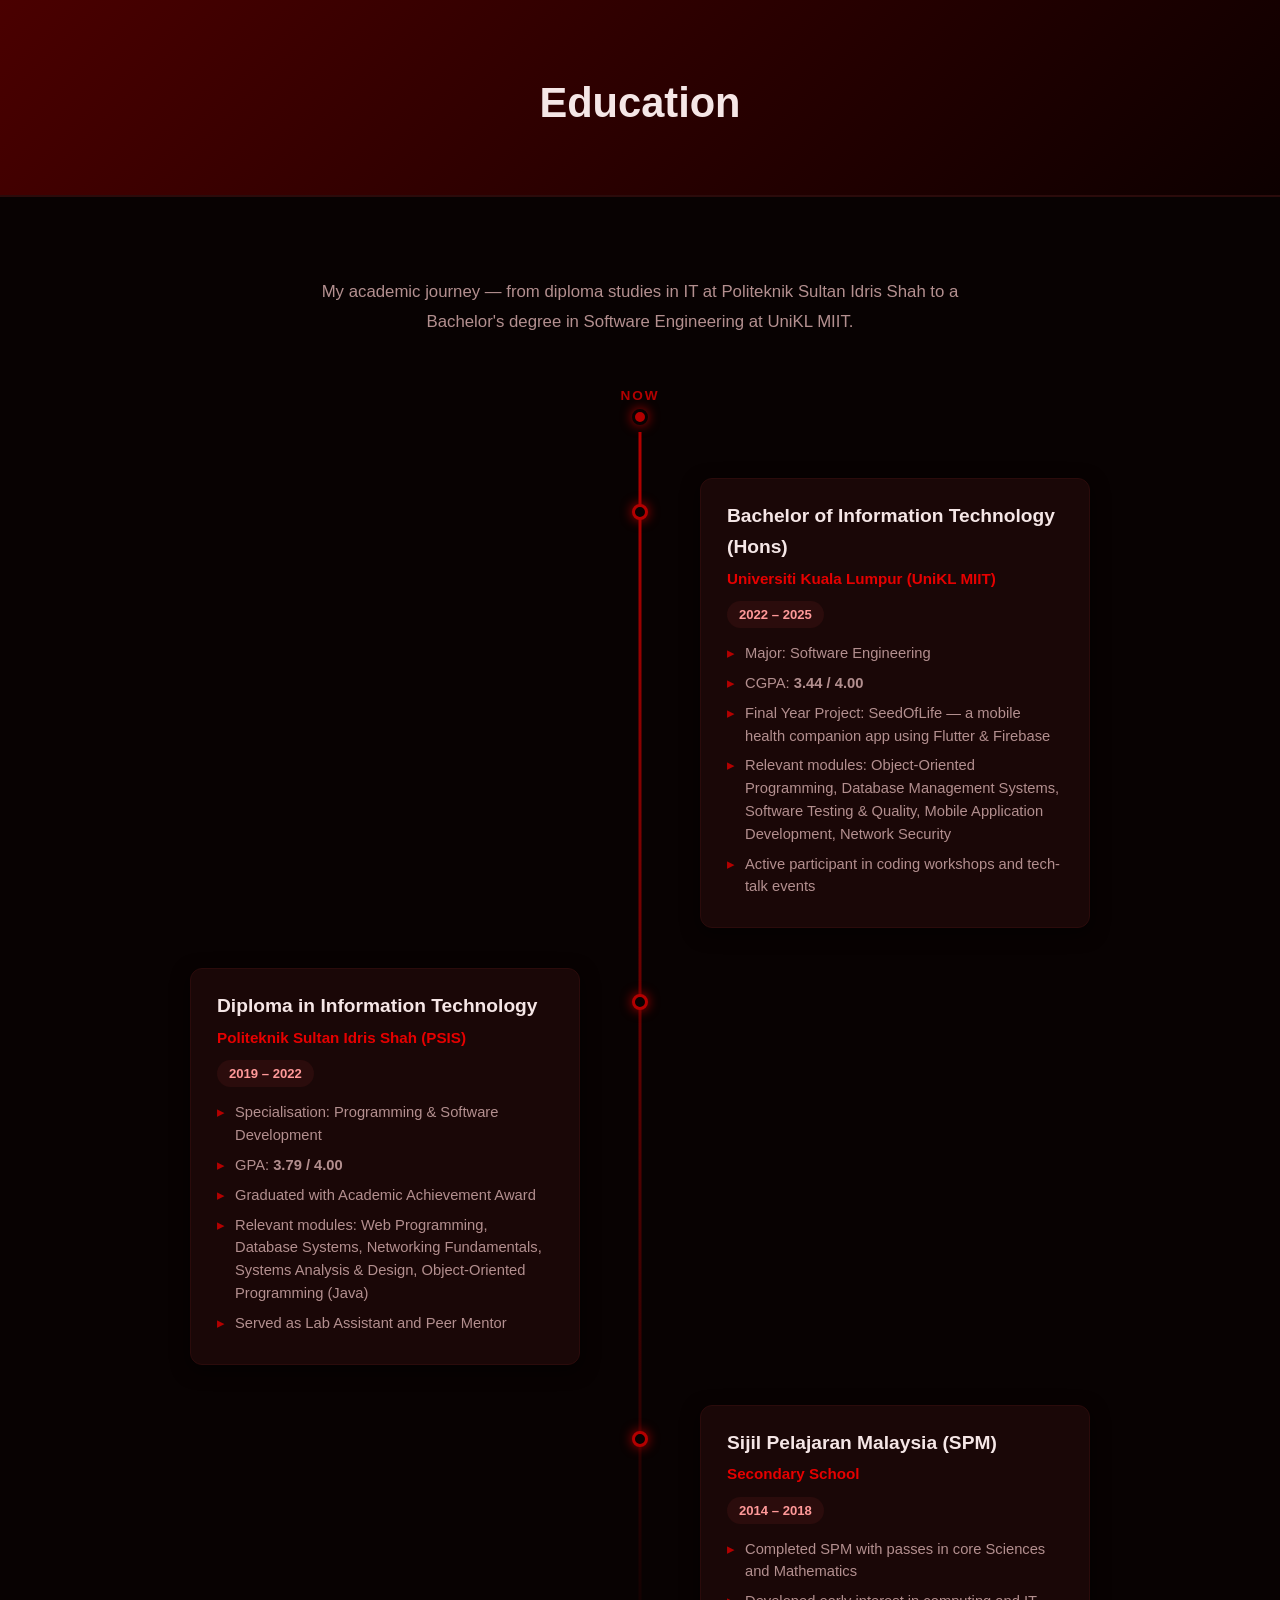
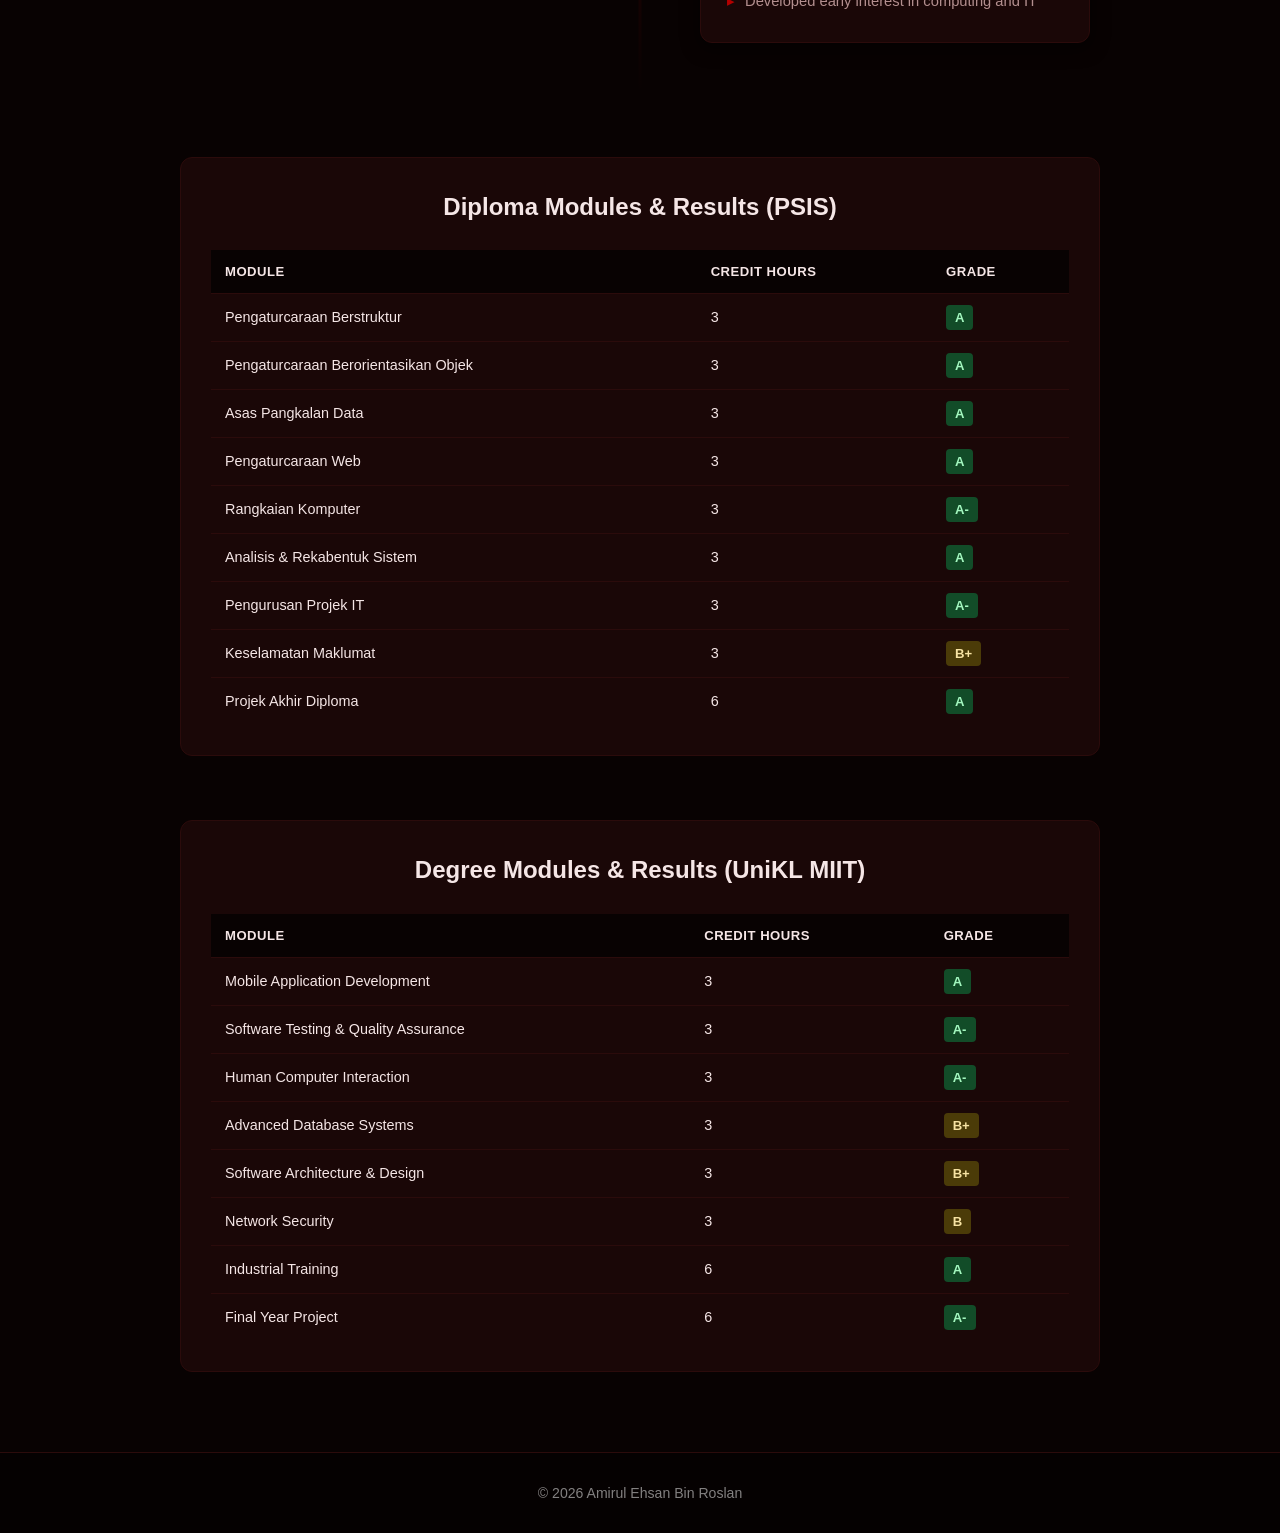
==== school.html @ 0cce3415 "Add files via upload" ====
<!DOCTYPE html>
<html lang="en">

<head>
    <meta charset="UTF-8">
    <meta name="viewport" content="width=device-width, initial-scale=1.0">
    <meta name="description"
        content="Education history of Amirul Ehsan Bin Roslan – UniKL MIIT Bachelor's degree and PSIS Diploma in IT.">
    <title>Education | Amirul Ehsan</title>
    <link rel="stylesheet" href="css/style.css">
</head>

<body>
    <script src="js/nav.js"></script>

    <main id="page-content">
        <div class="page-header">
            <div class="container">
                <h2>Education</h2>
            </div>
        </div>

        <section style="padding: 80px 0; background: var(--bg-primary);">
            <div class="container">
                <p class="section-intro">
                    My academic journey — from diploma studies in IT at Politeknik Sultan Idris Shah
                    to a Bachelor's degree in Software Engineering at UniKL MIIT.
                </p>

                <div class="timeline-now">
                    <span class="now-label">Now</span>
                    <span class="now-dot"></span>
                </div>

                <div class="timeline">
                    <!-- UniKL -->
                    <div class="timeline-item right">
                        <div class="timeline-content">
                            <h3>Bachelor of Information Technology (Hons)</h3>
                            <div class="timeline-institution">Universiti Kuala Lumpur (UniKL MIIT)</div>
                            <div class="timeline-date">2022 – 2025</div>
                            <ul>
                                <li>Major: Software Engineering</li>
                                <li>CGPA: <strong>3.44 / 4.00</strong></li>
                                <li>Final Year Project: SeedOfLife — a mobile health companion app using Flutter &amp;
                                    Firebase</li>
                                <li>Relevant modules: Object-Oriented Programming, Database Management Systems, Software
                                    Testing &amp; Quality, Mobile Application Development, Network Security</li>
                                <li>Active participant in coding workshops and tech-talk events</li>
                            </ul>
                        </div>
                    </div>

                    <!-- PSIS Diploma -->
                    <div class="timeline-item left">
                        <div class="timeline-content">
                            <h3>Diploma in Information Technology</h3>
                            <div class="timeline-institution">Politeknik Sultan Idris Shah (PSIS)</div>
                            <div class="timeline-date">2019 – 2022</div>
                            <ul>
                                <li>Specialisation: Programming &amp; Software Development</li>
                                <li>GPA: <strong>3.79 / 4.00</strong></li>
                                <li>Graduated with Academic Achievement Award</li>
                                <li>Relevant modules: Web Programming, Database Systems, Networking Fundamentals,
                                    Systems Analysis &amp; Design, Object-Oriented Programming (Java)</li>
                                <li>Served as Lab Assistant and Peer Mentor</li>
                            </ul>
                        </div>
                    </div>

                    <!-- Secondary School -->
                    <div class="timeline-item right">
                        <div class="timeline-content">
                            <h3>Sijil Pelajaran Malaysia (SPM)</h3>
                            <div class="timeline-institution">Secondary School</div>
                            <div class="timeline-date">2014 – 2018</div>
                            <ul>
                                <li>Completed SPM with passes in core Sciences and Mathematics</li>
                                <li>Developed early interest in computing and IT</li>
                            </ul>
                        </div>
                    </div>
                </div>

                <!-- PSIS Modules Table -->
                <div class="table-container fade-in">
                    <h3>Diploma Modules &amp; Results (PSIS)</h3>
                    <table class="grade-table">
                        <thead>
                            <tr>
                                <th>Module</th>
                                <th>Credit Hours</th>
                                <th>Grade</th>
                            </tr>
                        </thead>
                        <tbody>
                            <tr>
                                <td>Pengaturcaraan Berstruktur</td>
                                <td>3</td>
                                <td><span class="grade-badge grade-a">A</span></td>
                            </tr>
                            <tr>
                                <td>Pengaturcaraan Berorientasikan Objek</td>
                                <td>3</td>
                                <td><span class="grade-badge grade-a">A</span></td>
                            </tr>
                            <tr>
                                <td>Asas Pangkalan Data</td>
                                <td>3</td>
                                <td><span class="grade-badge grade-a">A</span></td>
                            </tr>
                            <tr>
                                <td>Pengaturcaraan Web</td>
                                <td>3</td>
                                <td><span class="grade-badge grade-a">A</span></td>
                            </tr>
                            <tr>
                                <td>Rangkaian Komputer</td>
                                <td>3</td>
                                <td><span class="grade-badge grade-a">A-</span></td>
                            </tr>
                            <tr>
                                <td>Analisis &amp; Rekabentuk Sistem</td>
                                <td>3</td>
                                <td><span class="grade-badge grade-a">A</span></td>
                            </tr>
                            <tr>
                                <td>Pengurusan Projek IT</td>
                                <td>3</td>
                                <td><span class="grade-badge grade-a">A-</span></td>
                            </tr>
                            <tr>
                                <td>Keselamatan Maklumat</td>
                                <td>3</td>
                                <td><span class="grade-badge grade-b">B+</span></td>
                            </tr>
                            <tr>
                                <td>Projek Akhir Diploma</td>
                                <td>6</td>
                                <td><span class="grade-badge grade-a">A</span></td>
                            </tr>
                        </tbody>
                    </table>
                </div>

                <!-- UniKL Modules Table -->
                <div class="table-container fade-in">
                    <h3>Degree Modules &amp; Results (UniKL MIIT)</h3>
                    <table class="grade-table">
                        <thead>
                            <tr>
                                <th>Module</th>
                                <th>Credit Hours</th>
                                <th>Grade</th>
                            </tr>
                        </thead>
                        <tbody>
                            <tr>
                                <td>Mobile Application Development</td>
                                <td>3</td>
                                <td><span class="grade-badge grade-a">A</span></td>
                            </tr>
                            <tr>
                                <td>Software Testing &amp; Quality Assurance</td>
                                <td>3</td>
                                <td><span class="grade-badge grade-a">A-</span></td>
                            </tr>
                            <tr>
                                <td>Human Computer Interaction</td>
                                <td>3</td>
                                <td><span class="grade-badge grade-a">A-</span></td>
                            </tr>
                            <tr>
                                <td>Advanced Database Systems</td>
                                <td>3</td>
                                <td><span class="grade-badge grade-b">B+</span></td>
                            </tr>
                            <tr>
                                <td>Software Architecture &amp; Design</td>
                                <td>3</td>
                                <td><span class="grade-badge grade-b">B+</span></td>
                            </tr>
                            <tr>
                                <td>Network Security</td>
                                <td>3</td>
                                <td><span class="grade-badge grade-b">B</span></td>
                            </tr>
                            <tr>
                                <td>Industrial Training</td>
                                <td>6</td>
                                <td><span class="grade-badge grade-a">A</span></td>
                            </tr>
                            <tr>
                                <td>Final Year Project</td>
                                <td>6</td>
                                <td><span class="grade-badge grade-a">A-</span></td>
                            </tr>
                        </tbody>
                    </table>
                </div>
            </div>
        </section>

        <footer class="footer">
            <div class="container">
                <p>&copy; 2026 Amirul Ehsan Bin Roslan</p>
            </div>
        </footer>
    </main>

    <script src="js/playlist.js"></script>
    <script src="js/projects.js"></script>
    <script src="js/certification.js"></script>
    <script src="js/gallery.js"></script>
    <script src="js/player.js"></script>
    <script src="js/music.js"></script>
    <script src="js/script.js"></script>
</body>

</html>
---- css/style.css ----
/* ============================================================
   PORTFOLIO — MASTER STYLESHEET
   Color Scheme: Blood-red on deep black
   ============================================================ */

/* ── Reset & Box Sizing ──────────────────────────────────────── */
*,
*::before,
*::after {
    margin: 0;
    padding: 0;
    box-sizing: border-box;
}

/* ── Design Tokens (Dark Mode) ───────────────────────────────── */
:root {
    --bg-primary: #080202;
    --bg-secondary: #140505;
    --bg-card: #1a0707;
    --text-primary: #f5e6e6;
    --text-secondary: #b38f8f;
    --navbar-bg: rgba(8, 2, 2, 0.88);
    --card-bg: #140505;
    --tech-bg: #2b0c0c;
    --tech-text: #ff9999;
    --shadow: rgba(0, 0, 0, 0.6);
    --navbar-shadow: 0 4px 20px rgba(0, 0, 0, 0.6);
    --border: #2b0b0b;
    --btn-bg: #880808;
    --btn-text: #ffffff;
    --accent: #b30000;
    --accent-hover: #e60000;
    --accent-rgb: 179, 0, 0;
    --transition: 0.3s ease;
    --radius: 12px;
    --font: 'Segoe UI', Tahoma, Geneva, Verdana, sans-serif;
}

:root.light-mode {
    --bg-primary: #ffffff;
    --bg-secondary: #fff5f5;
    --bg-card: #fffafa;
    --text-primary: #2b1111;
    --text-secondary: #7a5c5c;
    --navbar-bg: rgba(255, 255, 255, 0.93);
    --card-bg: #ffffff;
    --tech-bg: #ffe6e6;
    --tech-text: #880808;
    --shadow: rgba(136, 8, 8, 0.08);
    --navbar-shadow: 0 2px 10px rgba(136, 8, 8, 0.1);
    --border: #ffe6e6;
    --btn-bg: #880808;
    --btn-text: #ffffff;
    --accent: #b30000;
    --accent-hover: #e60000;
    --accent-rgb: 179, 0, 0;
}

/* ── Base ────────────────────────────────────────────────────── */
html {
    scroll-behavior: smooth;
}

body {
    font-family: var(--font);
    line-height: 1.6;
    color: var(--text-primary);
    background-color: var(--bg-primary);
    transition: background-color var(--transition), color var(--transition);
    overflow-x: hidden;
}

body.menu-open {
    overflow: hidden;
}

.container {
    max-width: 1200px;
    margin: 0 auto;
    padding: 0 20px;
}

/* ── Fade-in animation ───────────────────────────────────────── */
.fade-in {
    opacity: 0;
    transform: translateY(24px);
    transition: opacity 0.7s ease, transform 0.7s ease;
}

.fade-in.visible {
    opacity: 1;
    transform: translateY(0);
}

@keyframes fadeInUp {
    from {
        opacity: 0;
        transform: translateY(24px);
    }

    to {
        opacity: 1;
        transform: translateY(0);
    }
}

/* ── Navigation ──────────────────────────────────────────────── */
.navbar {
    background: var(--navbar-bg);
    backdrop-filter: blur(14px);
    -webkit-backdrop-filter: blur(14px);
    box-shadow: var(--navbar-shadow);
    position: sticky;
    top: 0;
    z-index: 1000;
    border-bottom: 1px solid var(--border);
    transition: background-color var(--transition), box-shadow var(--transition);
}

.nav-container {
    display: flex;
    justify-content: space-between;
    align-items: center;
    padding: 0.9rem 0;
}

.logo {
    font-size: 1.4rem;
    font-weight: 800;
    color: var(--accent);
    letter-spacing: -0.5px;
    text-decoration: none;
}

.nav-right {
    display: flex;
    align-items: center;
    gap: 1.5rem;
}

.nav-links {
    display: flex;
    list-style: none;
    gap: 2rem;
    align-items: center;
}

.nav-links a {
    text-decoration: none;
    color: var(--text-primary);
    font-weight: 500;
    font-size: 0.95rem;
    transition: color var(--transition);
    position: relative;
    padding-bottom: 3px;
}

.nav-links a::after {
    content: '';
    position: absolute;
    bottom: 0;
    left: 0;
    width: 0;
    height: 2px;
    background: var(--accent);
    transition: width var(--transition);
}

.nav-links a:hover::after,
.nav-links a.active::after {
    width: 100%;
}

.nav-links a:hover,
.nav-links a.active {
    color: var(--accent-hover);
}

/* ── Burger Menu ─────────────────────────────────────────────── */
.burger-menu {
    display: none;
    flex-direction: column;
    justify-content: center;
    gap: 5px;
    width: 36px;
    height: 36px;
    background: transparent;
    border: 1px solid var(--border);
    border-radius: 8px;
    cursor: pointer;
    padding: 6px;
    z-index: 1100;
}

.burger-menu span {
    display: block;
    width: 100%;
    height: 2px;
    background: var(--text-primary);
    border-radius: 2px;
    transition: all 0.3s ease;
    transform-origin: center;
}

.burger-menu.open span:nth-child(1) {
    transform: translateY(7px) rotate(45deg);
}

.burger-menu.open span:nth-child(2) {
    opacity: 0;
    transform: scaleX(0);
}

.burger-menu.open span:nth-child(3) {
    transform: translateY(-7px) rotate(-45deg);
}

/* Nav overlay (mobile) */
.nav-overlay {
    display: none;
    position: fixed;
    inset: 0;
    background: rgba(0, 0, 0, 0.55);
    z-index: 999;
    backdrop-filter: blur(3px);
}

.nav-overlay.visible {
    display: block;
}

/* ── Theme Toggle ────────────────────────────────────────────── */
.theme-toggle {
    background: transparent;
    border: 1px solid var(--border);
    padding: 8px;
    border-radius: 50%;
    cursor: pointer;
    display: flex;
    align-items: center;
    justify-content: center;
    width: 38px;
    height: 38px;
    color: var(--text-primary);
    transition: all var(--transition);
    outline: none;
    position: relative;
    overflow: hidden;
}

.theme-toggle:hover {
    background-color: var(--bg-secondary);
}

.theme-toggle svg {
    width: 18px;
    height: 18px;
    position: absolute;
    transition: transform 0.5s cubic-bezier(0.4, 0, 0.2, 1), opacity 0.4s ease;
}

:root.light-mode .theme-toggle .sun-icon {
    transform: rotate(90deg);
    opacity: 0;
    pointer-events: none;
}

:root.light-mode .theme-toggle .moon-icon {
    transform: rotate(0);
    opacity: 1;
}

:root:not(.light-mode) .theme-toggle .sun-icon {
    transform: rotate(0);
    opacity: 1;
}

:root:not(.light-mode) .theme-toggle .moon-icon {
    transform: rotate(-90deg);
    opacity: 0;
    pointer-events: none;
}

/* ── Buttons ─────────────────────────────────────────────────── */
.btn {
    display: inline-flex;
    align-items: center;
    gap: 8px;
    padding: 12px 28px;
    text-decoration: none;
    border-radius: 8px;
    font-weight: 600;
    transition: all var(--transition);
    border: none;
    cursor: pointer;
    font-size: 0.95rem;
}

.btn-primary {
    background: linear-gradient(135deg, var(--accent) 0%, var(--btn-bg) 100%);
    color: #fff;
    box-shadow: 0 4px 15px rgba(var(--accent-rgb), 0.35);
}

.btn-primary:hover {
    background: linear-gradient(135deg, var(--accent-hover) 0%, #aa0000 100%);
    transform: translateY(-2px);
    box-shadow: 0 8px 25px rgba(var(--accent-rgb), 0.5);
}

.btn-outline {
    background: transparent;
    border: 1.5px solid var(--border);
    color: var(--text-primary);
}

.btn-outline:hover {
    border-color: var(--accent);
    color: var(--accent);
    background: rgba(var(--accent-rgb), 0.06);
}

/* ── Hero Section ────────────────────────────────────────────── */
.hero {
    min-height: 100vh;
    background: linear-gradient(135deg, #4a0000 0%, #0d0000 60%, #080202 100%);
    color: white;
    display: flex;
    align-items: center;
    position: relative;
    overflow: hidden;
    border-bottom: 2px solid var(--border);
    z-index: 1;
}

.hero::before {
    content: '';
    position: absolute;
    inset: 0;
    background: radial-gradient(ellipse at 70% 50%, rgba(179, 0, 0, 0.12) 0%, transparent 70%);
    pointer-events: none;
}

.hero-layout {
    display: flex;
    align-items: center;
    gap: 4rem;
    padding: 80px 0 100px;
    position: relative;
    z-index: 2;
    will-change: transform, opacity;
}

.hero-text {
    flex: 1;
}

.hero-greeting {
    font-size: 1rem;
    color: var(--accent-hover);
    font-weight: 600;
    letter-spacing: 3px;
    text-transform: uppercase;
    margin-bottom: 0.75rem;
    animation: fadeInUp 0.6s ease both;
}

.hero-text h1 {
    font-size: clamp(2.2rem, 5vw, 3.8rem);
    font-weight: 800;
    line-height: 1.15;
    margin-bottom: 1rem;
    animation: fadeInUp 0.7s ease 0.1s both;
}

.hero-subtitle-wrap {
    font-size: 1.25rem;
    margin-bottom: 1.8rem;
    opacity: 0.85;
    animation: fadeInUp 0.7s ease 0.2s both;
    min-height: 2rem;
}

.typing-cursor {
    display: inline-block;
    width: 2px;
    height: 1.2em;
    background: var(--accent-hover);
    margin-left: 3px;
    vertical-align: middle;
    animation: blink 0.9s step-end infinite;
}

@keyframes blink {
    50% {
        opacity: 0;
    }
}

.hero-buttons {
    display: flex;
    gap: 12px;
    flex-wrap: wrap;
    animation: fadeInUp 0.7s ease 0.3s both;
    margin-bottom: 2.5rem;
}

.hero-stats {
    display: flex;
    gap: 2.5rem;
    animation: fadeInUp 0.7s ease 0.4s both;
}

.hero-stat-item {
    text-align: center;
}

.hero-stat-num {
    font-size: 2rem;
    font-weight: 800;
    color: var(--accent-hover);
    line-height: 1;
}

.hero-stat-label {
    font-size: 0.78rem;
    opacity: 0.7;
    text-transform: uppercase;
    letter-spacing: 1px;
    margin-top: 4px;
}

/* Profile avatar in hero */
.hero-avatar-side {
    flex-shrink: 0;
    animation: fadeInUp 0.8s ease 0.2s both;
}

.hero-avatar-ring {
    width: 400px;
    height: 400px;
    border-radius: 50%;
    padding: 5px;
    background: linear-gradient(135deg, var(--accent), #ff4444, var(--accent));
    box-shadow: 0 0 40px rgba(var(--accent-rgb), 0.45);
    animation: ring-rotate 6s linear infinite;
}

@keyframes ring-rotate {
    from {
        background: linear-gradient(0deg, var(--accent), #ff4444);
    }

    to {
        background: linear-gradient(360deg, var(--accent), #ff4444);
    }
}

.hero-avatar-ring img {
    width: 100%;
    height: 100%;
    border-radius: 50%;
    object-fit: cover;
    border: 4px solid var(--bg-primary);
    display: block;
}

/* Scroll indicator */
.scroll-indicator {
    position: absolute;
    bottom: 30px;
    left: 50%;
    transform: translateX(-50%);
    display: flex;
    flex-direction: column;
    align-items: center;
    gap: 6px;
    opacity: 0.5;
    animation: fadeInUp 1s ease 1s both;
}

.scroll-indicator span {
    font-size: 0.7rem;
    letter-spacing: 2px;
    text-transform: uppercase;
}

.scroll-mouse {
    width: 22px;
    height: 36px;
    border: 2px solid currentColor;
    border-radius: 12px;
    display: flex;
    justify-content: center;
    padding-top: 6px;
}

.scroll-dot {
    width: 4px;
    height: 8px;
    background: currentColor;
    border-radius: 2px;
    animation: scroll-bounce 1.5s ease infinite;
}

@keyframes scroll-bounce {

    0%,
    100% {
        transform: translateY(0);
        opacity: 1;
    }

    50% {
        transform: translateY(8px);
        opacity: 0.4;
    }
}

/* ── About Section ───────────────────────────────────────────── */
.about {
    padding: 90px 0;
    background-color: var(--bg-secondary);
    transition: background-color var(--transition);
    position: relative;
    z-index: 10;
}

.about h2,
.projects h2,
.contact h2,
.page-header h2 {
    font-size: clamp(1.8rem, 4vw, 2.6rem);
    margin-bottom: 2.5rem;
    text-align: center;
    color: var(--text-primary);
    font-weight: 800;
}

.about-content {
    max-width: 820px;
    margin: 0 auto;
}

.about-bio {
    font-size: 1.08rem;
    text-align: justify;
    line-height: 1.9;
    margin-bottom: 2.5rem;
    color: var(--text-secondary);
}

/* ── Skills Grid ─────────────────────────────────────────────── */
.skills {
    margin-top: 2.5rem;
}

.skills h3 {
    font-size: 1.4rem;
    margin-bottom: 1.2rem;
    text-align: center;
}

.skills-grid {
    display: flex;
    flex-wrap: wrap;
    gap: 10px;
    justify-content: center;
    margin-top: 1rem;
}

.skill-tag {
    background: linear-gradient(135deg, var(--accent) 0%, var(--accent-hover) 100%);
    color: white;
    padding: 7px 18px;
    border-radius: 25px;
    font-size: 0.88rem;
    font-weight: 600;
    box-shadow: 0 3px 10px rgba(var(--accent-rgb), 0.25);
    transition: transform var(--transition), box-shadow var(--transition);
}

.skill-tag:hover {
    transform: translateY(-2px);
    box-shadow: 0 6px 18px rgba(var(--accent-rgb), 0.4);
}

/* ── Page Header (non-hero pages) ────────────────────────────── */
.page-header {
    background: linear-gradient(135deg, #4a0000 0%, #0d0000 100%);
    padding: 70px 0 50px;
    color: white;
    text-align: center;
    border-bottom: 2px solid var(--border);
    position: relative;
    z-index: 10;
}

.page-header h2 {
    margin-bottom: 0.5rem;
}

.section-intro {
    max-width: 700px;
    margin: 0 auto 3rem;
    text-align: center;
    font-size: 1.05rem;
    color: var(--text-secondary);
    line-height: 1.8;
}

/* ── Projects Section ────────────────────────────────────────── */
.projects {
    padding: 90px 0;
    background-color: var(--bg-primary);
    transition: background-color var(--transition);
    min-height: 80vh;
    position: relative;
    z-index: 10;
}

.projects-grid {
    display: grid;
    grid-template-columns: repeat(auto-fit, minmax(300px, 1fr));
    gap: 2rem;
}

.project-card {
    background: var(--bg-card);
    border-radius: var(--radius);
    overflow: hidden;
    transition: transform var(--transition), box-shadow var(--transition), border-color var(--transition);
    box-shadow: 0 5px 20px var(--shadow);
    border: 1px solid var(--border);
}

.project-card:hover {
    transform: translateY(-6px);
    box-shadow: 0 15px 35px var(--shadow);
    border-color: var(--accent);
}

.project-image {
    width: 100%;
    height: 190px;
    background-size: cover;
    background-position: center;
}

.project-info {
    padding: 1.5rem;
}

.project-info h3 {
    font-size: 1.2rem;
    margin-bottom: 0.5rem;
    color: var(--text-primary);
}

.project-info p {
    color: var(--text-secondary);
    margin-bottom: 1rem;
    font-size: 0.92rem;
    line-height: 1.6;
}

.project-tech {
    display: flex;
    flex-wrap: wrap;
    gap: 6px;
    margin-bottom: 1rem;
}

.tech {
    background: var(--tech-bg);
    color: var(--tech-text);
    padding: 4px 10px;
    border-radius: 4px;
    font-size: 0.78rem;
    font-weight: 600;
}

.link-btn {
    color: var(--accent);
    text-decoration: none;
    font-weight: 700;
    font-size: 0.9rem;
    transition: color var(--transition);
}

.link-btn:hover {
    color: var(--accent-hover);
}

/* ── Contact Section ─────────────────────────────────────────── */
.contact {
    padding: 90px 0;
    background: linear-gradient(135deg, #4a0000 0%, #0d0000 100%);
    color: white;
    border-top: 2px solid var(--border);
    position: relative;
    z-index: 10;
}

.contact h2 {
    margin-bottom: 0.5rem;
}

.contact-subtitle {
    text-align: center;
    margin-bottom: 3rem;
    opacity: 0.8;
    max-width: 600px;
    margin-left: auto;
    margin-right: auto;
    line-height: 1.7;
}

.contact-content {
    max-width: 850px;
    margin: 0 auto;
    display: grid;
    grid-template-columns: 1fr 1fr;
    gap: 3rem;
}

.contact-form {
    display: flex;
    flex-direction: column;
    gap: 1rem;
}

.contact-form input,
.contact-form textarea {
    padding: 13px 16px;
    border: 1.5px solid rgba(255, 255, 255, 0.15);
    border-radius: 8px;
    font-family: inherit;
    font-size: 0.95rem;
    background: rgba(255, 255, 255, 0.06);
    color: white;
    transition: border-color var(--transition);
    outline: none;
}

.contact-form input:focus,
.contact-form textarea:focus {
    border-color: var(--accent-hover);
}

.contact-form input::placeholder,
.contact-form textarea::placeholder {
    color: rgba(255, 255, 255, 0.4);
}

.contact-links {
    display: flex;
    flex-direction: column;
    gap: 1.2rem;
    justify-content: center;
}

.social-link {
    color: rgba(255, 255, 255, 0.85);
    text-decoration: none;
    font-weight: 500;
    font-size: 0.95rem;
    transition: color var(--transition);
    display: flex;
    align-items: center;
    gap: 8px;
}

.social-link:hover {
    color: var(--accent-hover);
}

/* Form alerts */
.btn-spinner {
    display: inline-block;
    width: 15px;
    height: 15px;
    border: 2px solid rgba(255, 255, 255, 0.3);
    border-radius: 50%;
    border-top-color: #fff;
    animation: spin 0.7s linear infinite;
    vertical-align: middle;
}

@keyframes spin {
    to {
        transform: rotate(360deg);
    }
}

.form-alert {
    padding: 14px 18px;
    border-radius: 8px;
    margin-bottom: 20px;
    font-weight: 500;
    display: none;
    animation: fadeInUp 0.4s ease;
    line-height: 1.5;
}

.form-alert.success {
    background: #1b4d24;
    color: #d1e7dd;
    border: 1px solid #14401c;
}

.form-alert.error {
    background: #58151c;
    color: #f8d7da;
    border: 1px solid #410f13;
}

/* ── Footer ──────────────────────────────────────────────────── */
.footer {
    background: #050101;
    color: rgba(255, 255, 255, 0.5);
    text-align: center;
    padding: 1.8rem 0;
    font-size: 0.88rem;
    border-top: 1px solid var(--border);
    position: relative;
    z-index: 10;
}

/* ── Timeline ────────────────────────────────────────────────── */
.timeline {
    position: relative;
    max-width: 920px;
    margin: 0 auto;
    padding: 20px 0;
}

/* Center vertical line */
.timeline::before {
    content: '';
    position: absolute;
    width: 3px;
    background: linear-gradient(to bottom, var(--accent), transparent);
    top: -16px;
    bottom: 0;
    left: 50%;
    transform: translateX(-50%);
}


.timeline-item {
    padding: 10px 50px 30px;
    position: relative;
    width: 50%;
    animation: fadeInUp 0.8s ease both;
}

.timeline-item:nth-child(1) {
    animation-delay: 0.05s;
}

.timeline-item:nth-child(2) {
    animation-delay: 0.15s;
}

.timeline-item:nth-child(3) {
    animation-delay: 0.25s;
}

.timeline-item:nth-child(4) {
    animation-delay: 0.35s;
}

.timeline-item.left {
    left: 0;
    text-align: right;
    padding-right: 60px;
    padding-left: 10px;
}

.timeline-item.right {
    left: 50%;
    text-align: left;
    padding-left: 60px;
    padding-right: 10px;
}

/* Dot on the centre line */
.timeline-item::after {
    content: '';
    position: absolute;
    width: 16px;
    height: 16px;
    top: 36px;
    border-radius: 50%;
    background: var(--bg-primary);
    border: 3px solid var(--accent);
    box-shadow: 0 0 12px var(--accent);
    z-index: 1;
}

.timeline-item.left::after {
    right: -8px;
}

.timeline-item.right::after {
    left: -8px;
}

.timeline-content {
    background: var(--bg-card);
    border: 1px solid var(--border);
    border-radius: var(--radius);
    padding: 22px 26px;
    box-shadow: 0 5px 18px var(--shadow);
    transition: transform var(--transition), border-color var(--transition);
    text-align: left;
}

.timeline-content:hover {
    transform: translateY(-3px);
    border-color: var(--accent);
}

.timeline-content h3 {
    font-size: 1.2rem;
    color: var(--text-primary);
    margin-bottom: 4px;
}

.timeline-institution {
    font-size: 0.95rem;
    color: var(--accent-hover);
    font-weight: 600;
    margin-bottom: 10px;
}

.timeline-date {
    display: inline-block;
    padding: 3px 12px;
    background: var(--tech-bg);
    color: var(--tech-text);
    border-radius: 20px;
    font-size: 0.82rem;
    font-weight: 600;
    margin-bottom: 14px;
}

.timeline-content ul {
    list-style: none;
    padding: 0;
}

.timeline-content ul li {
    position: relative;
    padding-left: 18px;
    margin-bottom: 7px;
    font-size: 0.92rem;
    color: var(--text-secondary);
    line-height: 1.55;
}

.timeline-content ul li::before {
    content: '▸';
    position: absolute;
    left: 0;
    color: var(--accent);
}

/* ── Grade / Module Table ────────────────────────────────────── */
.table-container {
    max-width: 920px;
    margin: 4rem auto 0;
    background: var(--bg-card);
    border: 1px solid var(--border);
    border-radius: var(--radius);
    padding: 30px;
    overflow-x: auto;
}

.table-container h3 {
    font-size: 1.5rem;
    margin-bottom: 1.5rem;
    text-align: center;
}

.grade-table {
    width: 100%;
    border-collapse: collapse;
    font-size: 0.9rem;
}

.grade-table th,
.grade-table td {
    padding: 11px 14px;
    border-bottom: 1px solid var(--border);
    text-align: left;
}

.grade-table th {
    background: var(--bg-primary);
    color: var(--text-primary);
    font-weight: 700;
    font-size: 0.82rem;
    text-transform: uppercase;
    letter-spacing: 0.5px;
}

.grade-table tr:last-child td {
    border-bottom: none;
}

.grade-table tr:hover {
    background: rgba(var(--accent-rgb), 0.05);
}

.grade-badge {
    display: inline-block;
    padding: 2px 9px;
    border-radius: 4px;
    font-weight: 700;
    font-size: 0.82rem;
}

.grade-a {
    background: #124c28;
    color: #a3f7bf;
}

.grade-b {
    background: #4b3b08;
    color: #f7e3a3;
}

.grade-c {
    background: #4c1212;
    color: #f7a3a3;
}

/* ── Gallery Section ─────────────────────────────────────────── */
.gallery-section {
    padding: 90px 0;
    background: var(--bg-primary);
    min-height: 80vh;
    position: relative;
    z-index: 10;
}

.gallery-filters {
    display: flex;
    justify-content: center;
    gap: 10px;
    flex-wrap: wrap;
    margin-bottom: 3rem;
}

.gallery-filter-btn {
    padding: 8px 22px;
    border: 1.5px solid var(--border);
    border-radius: 25px;
    background: transparent;
    color: var(--text-secondary);
    font-size: 0.88rem;
    font-weight: 600;
    cursor: pointer;
    transition: all var(--transition);
}

.gallery-filter-btn:hover,
.gallery-filter-btn.active {
    background: var(--accent);
    border-color: var(--accent);
    color: white;
    box-shadow: 0 4px 14px rgba(var(--accent-rgb), 0.4);
}

.gallery-grid {
    column-count: 3;
    column-gap: 1.5rem;
    display: block;
}

.gallery-card {
    border-radius: var(--radius);
    overflow: hidden;
    cursor: pointer;
    position: relative;
    background: var(--bg-card);
    border: 1px solid var(--border);
    transition: transform var(--transition), box-shadow var(--transition), border-color var(--transition);
    display: inline-block;
    width: 100%;
    break-inside: avoid;
    margin-bottom: 1.5rem;
}

.gallery-card:hover {
    transform: translateY(-5px) scale(1.02);
    box-shadow: 0 14px 35px var(--shadow);
    border-color: var(--accent);
}

.gallery-card img {
    width: 100%;
    height: auto;
    display: block;
    transition: transform 0.4s ease;
}

.gallery-card:hover img {
    transform: scale(1.06);
}

.gallery-overlay {
    position: absolute;
    inset: 0;
    background: linear-gradient(to top, rgba(0, 0, 0, 0.75) 0%, transparent 60%);
    opacity: 0;
    transition: opacity var(--transition);
    display: flex;
    align-items: flex-end;
    padding: 16px;
}

.gallery-card:hover .gallery-overlay {
    opacity: 1;
}

.gallery-caption {
    color: white;
    font-weight: 600;
    font-size: 0.92rem;
}

.gallery-zoom-icon {
    position: absolute;
    top: 12px;
    right: 12px;
    width: 32px;
    height: 32px;
    background: rgba(var(--accent-rgb), 0.85);
    border-radius: 50%;
    display: flex;
    align-items: center;
    justify-content: center;
    opacity: 0;
    transform: scale(0.8);
    transition: all var(--transition);
}

.gallery-card:hover .gallery-zoom-icon {
    opacity: 1;
    transform: scale(1);
}

.gallery-zoom-icon svg {
    width: 15px;
    height: 15px;
    color: white;
}

/* ── Lightbox ─────────────────────────────────────────────────── */
.lightbox-modal {
    display: none;
    position: fixed;
    inset: 0;
    background: rgba(0, 0, 0, 0.95);
    z-index: 10000;
    flex-direction: column;
    align-items: center;
    justify-content: center;
    padding: 20px;
    animation: fadeInUp 0.25s ease;
}

.lightbox-modal.active {
    display: flex;
}

.lightbox-inner {
    position: relative;
    max-width: 90vw;
    max-height: 85vh;
    display: flex;
    flex-direction: column;
    align-items: center;
    gap: 12px;
}

.lightbox-inner img {
    max-width: 100%;
    max-height: 75vh;
    object-fit: contain;
    border-radius: 10px;
    box-shadow: 0 0 50px rgba(var(--accent-rgb), 0.25);
}

.lightbox-title {
    color: rgba(255, 255, 255, 0.85);
    font-size: 1rem;
    font-weight: 600;
    text-align: center;
}

.lightbox-close {
    position: fixed;
    top: 20px;
    right: 25px;
    background: rgba(179, 0, 0, 0.8);
    border: none;
    color: white;
    width: 40px;
    height: 40px;
    border-radius: 50%;
    font-size: 1.4rem;
    cursor: pointer;
    display: flex;
    align-items: center;
    justify-content: center;
    transition: all var(--transition);
    z-index: 10001;
}

.lightbox-close:hover {
    background: var(--accent-hover);
    transform: scale(1.1);
}

.lightbox-arrow {
    position: fixed;
    top: 50%;
    transform: translateY(-50%);
    background: rgba(179, 0, 0, 0.7);
    border: none;
    color: white;
    width: 44px;
    height: 44px;
    border-radius: 50%;
    font-size: 1.2rem;
    cursor: pointer;
    display: flex;
    align-items: center;
    justify-content: center;
    transition: all var(--transition);
    z-index: 10001;
}

.lightbox-arrow:hover {
    background: var(--accent-hover);
    transform: translateY(-50%) scale(1.1);
}

#lightbox-prev {
    left: 20px;
}

#lightbox-next {
    right: 20px;
}

/* ── Certifications ──────────────────────────────────────────── */
.certifications-section {
    padding: 90px 0;
    background: var(--bg-primary);
    min-height: 80vh;
    position: relative;
    z-index: 10;
}

.certifications-grid {
    display: grid;
    grid-template-columns: repeat(auto-fill, minmax(340px, 1fr));
    gap: 2rem;
}

.cert-card {
    background: var(--bg-card);
    border: 1px solid var(--border);
    border-radius: var(--radius);
    padding: 28px;
    transition: transform var(--transition), box-shadow var(--transition), border-color var(--transition);
    animation: fadeInUp 0.7s ease both;
}

.cert-card:hover {
    transform: translateY(-5px);
    box-shadow: 0 12px 30px var(--shadow);
    border-color: var(--accent);
}

.cert-header {
    display: flex;
    align-items: center;
    justify-content: space-between;
    margin-bottom: 14px;
}

.cert-badge {
    font-size: 2.2rem;
}

.cert-meta {
    display: flex;
    flex-direction: column;
    align-items: flex-end;
    gap: 5px;
}

.cert-category {
    font-size: 0.72rem;
    font-weight: 700;
    padding: 3px 10px;
    border-radius: 12px;
    letter-spacing: 0.5px;
}

.cert-cat-google {
    background: #0f3460;
    color: #4fc3f7;
}

.cert-cat-training {
    background: #1a4d2e;
    color: #81c784;
}

.cert-cat-course {
    background: #4a1942;
    color: #ce93d8;
}

.cert-cat-professional {
    background: #4d2a00;
    color: #ffb74d;
}

.cert-date {
    font-size: 0.8rem;
    color: var(--text-secondary);
}

.cert-title {
    font-size: 1.1rem;
    font-weight: 700;
    color: var(--text-primary);
    margin-bottom: 6px;
    line-height: 1.35;
}

.cert-issuer {
    font-size: 0.88rem;
    color: var(--accent-hover);
    font-weight: 600;
    margin-bottom: 14px;
}

.cert-courses {
    list-style: none;
    padding: 0;
    margin-bottom: 16px;
}

.cert-courses li {
    font-size: 0.85rem;
    color: var(--text-secondary);
    padding: 4px 0 4px 14px;
    border-bottom: 1px solid rgba(var(--accent-rgb), 0.08);
    position: relative;
    line-height: 1.45;
}

.cert-courses li::before {
    content: '✓';
    position: absolute;
    left: 0;
    color: var(--accent);
    font-size: 0.8rem;
}

.cert-verify-btn {
    display: inline-flex;
    align-items: center;
    gap: 7px;
    padding: 9px 20px;
    background: var(--tech-bg);
    color: var(--tech-text);
    border-radius: 8px;
    text-decoration: none;
    font-size: 0.85rem;
    font-weight: 600;
    transition: all var(--transition);
}

.cert-verify-btn svg {
    width: 14px;
    height: 14px;
}

.cert-verify-btn:hover {
    background: var(--accent);
    color: white;
    transform: translateX(3px);
}

/* ── Floating Music Player ───────────────────────────────────── */
.audio-player-container {
    position: fixed;
    bottom: 25px;
    right: 25px;
    z-index: 1001;
    font-family: inherit;
}

.music-disc-trigger {
    width: 65px;
    height: 65px;
    border-radius: 50%;
    border: 2px solid var(--border);
    background: var(--bg-secondary);
    cursor: pointer;
    position: relative;
    box-shadow: 0 8px 30px var(--shadow);
    padding: 0;
    outline: none;
    transition: transform 0.3s cubic-bezier(0.175, 0.885, 0.32, 1.275), box-shadow var(--transition);
    display: flex;
    align-items: center;
    justify-content: center;
    overflow: visible;
}

.music-disc-trigger:hover {
    transform: scale(1.08);
    box-shadow: 0 12px 35px var(--shadow);
}

.disc-face {
    width: 100%;
    height: 100%;
    border-radius: 50%;
    overflow: hidden;
    position: relative;
    display: flex;
    align-items: center;
    justify-content: center;
    border: 1px solid rgba(255, 255, 255, 0.1);
    animation: rotate-disc 12s linear infinite;
    animation-play-state: paused;
}

.disc-face.playing {
    animation-play-state: running;
}

#disc-album-art {
    width: 100%;
    height: 100%;
    object-fit: cover;
    filter: brightness(0.95);
}

.disc-center {
    position: absolute;
    width: 16px;
    height: 16px;
    border-radius: 50%;
    background: var(--bg-primary);
    border: 3px solid #000;
    box-shadow: inset 0 0 5px rgba(0, 0, 0, 0.5);
    z-index: 2;
}

.mini-visualizer {
    position: absolute;
    bottom: -5px;
    right: -5px;
    background: var(--accent);
    padding: 4px 6px;
    border-radius: 10px;
    display: flex;
    align-items: flex-end;
    gap: 2px;
    height: 16px;
    box-shadow: 0 2px 10px rgba(0, 0, 0, 0.2);
    border: 1px solid rgba(255, 255, 255, 0.2);
    opacity: 0;
    transform: scale(0.8);
    transition: all var(--transition);
}

.mini-visualizer.active {
    opacity: 1;
    transform: scale(1);
}

.mini-visualizer .bar {
    width: 3px;
    height: 10px;
    background: white;
    border-radius: 1px;
    transform-origin: bottom;
    animation: bounce-bar 1s ease-in-out infinite alternate;
    animation-play-state: paused;
}

.mini-visualizer.active .bar {
    animation-play-state: running;
}

.mini-visualizer .bar:nth-child(1) {
    animation-delay: 0.1s;
}

.mini-visualizer .bar:nth-child(2) {
    animation-delay: 0.3s;
}

.mini-visualizer .bar:nth-child(3) {
    animation-delay: 0.5s;
}

/* Control Panel */
.music-card-panel {
    position: absolute;
    bottom: 80px;
    right: 0;
    width: 285px;
    background: var(--navbar-bg);
    backdrop-filter: blur(20px);
    -webkit-backdrop-filter: blur(20px);
    border: 1px solid var(--border);
    border-radius: 20px;
    padding: 20px;
    box-shadow: 0 15px 40px var(--shadow);
    transform: scale(0.8) translateY(20px);
    opacity: 0;
    pointer-events: none;
    transition: all 0.4s cubic-bezier(0.175, 0.885, 0.32, 1.275);
    z-index: 10;
}

.music-card-panel.active {
    transform: scale(1) translateY(0);
    opacity: 1;
    pointer-events: auto;
}

.music-close-btn {
    position: absolute;
    top: 10px;
    right: 14px;
    background: transparent;
    border: none;
    color: var(--text-primary);
    font-size: 1.4rem;
    cursor: pointer;
    opacity: 0.6;
    transition: opacity 0.2s;
    line-height: 1;
}

.music-close-btn:hover {
    opacity: 1;
}

.panel-album-art-container {
    width: 100%;
    aspect-ratio: 1;
    border-radius: 12px;
    overflow: hidden;
    position: relative;
    box-shadow: 0 8px 20px rgba(0, 0, 0, 0.25);
    margin-bottom: 14px;
}

.panel-album-art {
    width: 100%;
    height: 100%;
    object-fit: cover;
    transition: transform 0.5s ease;
}

.panel-album-art-container:hover .panel-album-art {
    transform: scale(1.05);
}

.panel-visualizer {
    position: absolute;
    bottom: 0;
    left: 0;
    right: 0;
    height: 40px;
    background: linear-gradient(to top, rgba(0, 0, 0, 0.7), transparent);
    display: flex;
    align-items: flex-end;
    justify-content: center;
    gap: 4px;
    padding-bottom: 8px;
    opacity: 0;
    transition: opacity var(--transition);
}

.panel-visualizer.active {
    opacity: 1;
}

.panel-visualizer .p-bar {
    width: 4px;
    height: 20px;
    background: var(--accent);
    border-radius: 2px 2px 0 0;
    transform-origin: bottom;
    animation: bounce-bar 0.8s ease-in-out infinite alternate;
    animation-play-state: paused;
}

.panel-visualizer.active .p-bar {
    animation-play-state: running;
}

.panel-visualizer .p-bar:nth-child(1) {
    animation-delay: 0.1s;
    height: 14px;
}

.panel-visualizer .p-bar:nth-child(2) {
    animation-delay: 0.4s;
    height: 22px;
}

.panel-visualizer .p-bar:nth-child(3) {
    animation-delay: 0.2s;
    height: 18px;
}

.panel-visualizer .p-bar:nth-child(4) {
    animation-delay: 0.6s;
    height: 24px;
}

.panel-visualizer .p-bar:nth-child(5) {
    animation-delay: 0.3s;
    height: 16px;
}

.song-details {
    text-align: center;
    margin-bottom: 14px;
}

.song-title-display {
    font-size: 1rem;
    font-weight: 700;
    color: var(--text-primary);
    margin-bottom: 2px;
    white-space: nowrap;
    overflow: hidden;
    text-overflow: ellipsis;
}

.song-artist-display {
    font-size: 0.82rem;
    color: var(--text-secondary);
}

.player-controls {
    display: flex;
    align-items: center;
    justify-content: center;
    gap: 18px;
    margin-bottom: 14px;
}

.ctrl-btn {
    background: transparent;
    border: none;
    color: var(--text-primary);
    cursor: pointer;
    display: flex;
    align-items: center;
    justify-content: center;
    transition: all 0.2s;
    opacity: 0.75;
}

.ctrl-btn:hover {
    opacity: 1;
    transform: scale(1.12);
    color: var(--accent);
}

.ctrl-btn svg {
    width: 20px;
    height: 20px;
}

.play-pause-btn {
    background: var(--accent);
    color: white;
    width: 44px;
    height: 44px;
    border-radius: 50%;
    box-shadow: 0 4px 15px rgba(var(--accent-rgb), 0.4);
    opacity: 1;
}

.play-pause-btn:hover {
    transform: scale(1.1);
    background: var(--accent-hover);
    color: white;
    opacity: 1;
}

.play-pause-btn svg {
    width: 18px;
    height: 18px;
}

.volume-control {
    display: flex;
    align-items: center;
    gap: 10px;
    border-top: 1px solid var(--border);
    padding-top: 12px;
}

.vol-icon {
    width: 15px;
    height: 15px;
    color: var(--text-secondary);
}

.volume-slider-input {
    flex-grow: 1;
    height: 4px;
    background: var(--border);
    border-radius: 5px;
    outline: none;
    -webkit-appearance: none;
    appearance: none;
    cursor: pointer;
}

.volume-slider-input::-webkit-slider-thumb {
    -webkit-appearance: none;
    width: 12px;
    height: 12px;
    border-radius: 50%;
    background: var(--accent);
}

/* Loop button states */
.loop-btn svg {
    width: 18px;
    height: 18px;
    transition: color 0.2s;
}

.loop-btn.loop-active {
    color: var(--accent);
    opacity: 1;
}

.loop-btn.loop-one-active {
    color: #ff4444;
    opacity: 1;
    filter: drop-shadow(0 0 4px rgba(255, 68, 68, 0.6));
}

.loop-btn.loop-shuffle-active {
    color: #cc44ff;
    opacity: 1;
    filter: drop-shadow(0 0 4px rgba(204, 68, 255, 0.6));
}

/* Playlist */
.playlist-container {
    border-top: 1px solid var(--border);
    margin-top: 14px;
    padding-top: 10px;
    max-height: 115px;
    overflow-y: auto;
}

.playlist-container::-webkit-scrollbar {
    width: 3px;
}

.playlist-container::-webkit-scrollbar-thumb {
    background: var(--border);
    border-radius: 4px;
}

.playlist-list {
    list-style: none;
    padding: 0;
    margin: 0;
    display: flex;
    flex-direction: column;
    gap: 5px;
}

.playlist-item {
    display: flex;
    align-items: center;
    gap: 9px;
    padding: 5px 7px;
    border-radius: 7px;
    cursor: pointer;
    transition: all 0.2s;
    border: 1px solid transparent;
}

.playlist-item:hover {
    background: rgba(255, 255, 255, 0.04);
}

.playlist-item.active {
    background: rgba(var(--accent-rgb), 0.15);
    border-color: rgba(var(--accent-rgb), 0.3);
}

.playlist-item-art {
    width: 28px;
    height: 28px;
    border-radius: 4px;
    object-fit: cover;
}

.playlist-item-details {
    flex-grow: 1;
    overflow: hidden;
}

.playlist-item-title {
    font-size: 0.78rem;
    font-weight: 600;
    color: var(--text-primary);
    white-space: nowrap;
    overflow: hidden;
    text-overflow: ellipsis;
}

.playlist-item-artist {
    font-size: 0.68rem;
    color: var(--text-secondary);
}

.playlist-item-status {
    font-size: 0.7rem;
    color: var(--accent);
}

/* ── Side Visualizer (HORIZONTAL bars) ──────────────────────── */
.side-visualizer {
    position: fixed;
    top: 0;
    bottom: 0;
    width: 150px;
    display: flex;
    align-items: center;
    justify-content: center;
    z-index: 500;
    pointer-events: none;
    opacity: 0;
    transition: opacity 0.6s ease;
}

.side-visualizer.active {
    opacity: 1;
}

.side-visualizer-left {
    left: 0;
}

.side-visualizer-right {
    right: 0;
}

.side-vis-bars {
    display: flex;
    flex-direction: column;
    align-items: flex-start;
    justify-content: space-between;
    height: 100vh;
    width: 100%;
    padding: 20px 0;
    gap: 2px;
}

.side-visualizer-right .side-vis-bars {
    align-items: flex-end;
}

.sv-bar {
    height: 6px;
    width: 4%;
    border-radius: 0 3px 3px 0;
    background: rgba(179, 0, 0, 0.35);
    transition: width 0.08s ease, background 0.08s ease, box-shadow 0.08s ease;
    min-width: 3px;
}

.side-visualizer-right .sv-bar {
    border-radius: 3px 0 0 3px;
}

/* Keyframe animations shared */
@keyframes rotate-disc {
    0% {
        transform: rotate(0deg);
    }

    100% {
        transform: rotate(360deg);
    }
}

@keyframes bounce-bar {
    0% {
        transform: scaleY(0.25);
    }

    100% {
        transform: scaleY(1.0);
    }
}

/* ── Profile Avatar (Hero) ───────────────────────────────────── */
.profile-avatar-container {
    position: relative;
    width: 140px;
    height: 140px;
    border-radius: 50%;
    overflow: hidden;
    border: 4px solid var(--accent);
    box-shadow: 0 0 25px rgba(var(--accent-rgb), 0.4);
    transition: transform var(--transition), box-shadow var(--transition);
}

.profile-avatar-container:hover {
    transform: scale(1.05);
    box-shadow: 0 0 40px rgba(var(--accent-rgb), 0.7);
}

.profile-avatar-container img {
    width: 100%;
    height: 100%;
    object-fit: cover;
}

/* ── Mobile Burger Menu ──────────────────────────────────────── */
@media (max-width: 768px) {
    .burger-menu {
        display: flex;
    }

    .nav-links {
        position: fixed;
        top: 0;
        left: -100%;
        width: 75vw;
        max-width: 300px;
        height: 100vh;
        flex-direction: column;
        justify-content: center;
        align-items: flex-start;
        gap: 1.5rem;
        padding: 80px 30px 30px;
        background: var(--bg-secondary);
        border-right: 1px solid var(--border);
        z-index: 1001;
        transition: left 0.35s cubic-bezier(0.4, 0, 0.2, 1);
    }

    .nav-links.mobile-open {
        left: 0;
    }

    .nav-links a {
        font-size: 1.15rem;
    }

    .side-visualizer {
        display: none;
    }

    .hero-layout {
        flex-direction: column-reverse;
        gap: 2rem;
        text-align: center;
        padding: 80px 0 80px;
    }

    .hero-avatar-ring {
        width: 160px;
        height: 160px;
    }

    .hero-text h1 {
        font-size: clamp(1.8rem, 6vw, 2.8rem);
    }

    .hero-buttons {
        justify-content: center;
    }

    .hero-stats {
        display: grid;
        grid-template-columns: repeat(2, 1fr);
        gap: 1.5rem;
        max-width: 400px;
        margin: 2rem auto 0;
    }

    .contact-content {
        grid-template-columns: 1fr;
        gap: 2rem;
    }

    .timeline-now {
        text-align: left;
        margin-left: 24px;
        transform: translateX(-8px);
        margin-bottom: 1.2rem;
    }

    .now-label {
        display: inline-block;
        margin-left: 10px;
        margin-top: 0;
        vertical-align: middle;
    }

    .now-dot {
        display: inline-block;
        vertical-align: middle;
    }

    .timeline::before {
        left: 24px;
        top: -16px;
    }

    .timeline::after {
        left: 24px;
        top: -10px;
        transform: translateX(-50%);
    }

    .timeline-item {
        width: 100%;
        left: 0 !important;
        padding-left: 60px !important;
        padding-right: 0 !important;
        text-align: left !important;
    }

    .timeline-item::after {
        left: 16px !important;
        right: auto !important;
    }

    .projects-grid {
        grid-template-columns: 1fr;
    }

    .gallery-grid {
        column-count: 2;
        column-gap: 1rem;
        display: block;
    }

    .certifications-grid {
        grid-template-columns: 1fr;
    }

    .music-card-panel {
        width: 260px;
    }

    .audio-player-container {
        bottom: 15px;
        right: 15px;
    }

    .table-container {
        padding: 18px;
    }

    .grade-table th,
    .grade-table td {
        padding: 9px 10px;
        font-size: 0.82rem;
    }
}

@media (max-width: 480px) {
    .hero-avatar-ring {
        width: 150px;
        height: 150px;
    }

    .hero-stat-num {
        font-size: 1.6rem;
    }

    .nav-links a {
        font-size: 1rem;
    }

    .btn {
        padding: 10px 20px;
        font-size: 0.9rem;
    }

    .gallery-grid {
        column-count: 1;
    }
}

/* ── Tablet tweaks ────────────────────────────────────────────── */
@media (min-width: 769px) and (max-width: 1024px) {
    .hero-avatar-ring {
        width: 220px;
        height: 220px;
    }

    .hero-text h1 {
        font-size: 2.6rem;
    }

    .side-visualizer {
        width: 80px;
    }

    .sv-bar {
        height: 5px;
    }

    .gallery-grid {
        column-count: 2;
    }
}

/* ============================================================
   DYNAMIC CLOCK, VIDEO OVERLAYS, TIMELINE DOTS & LIGHT MODE OVERRIDES
   ============================================================ */

/* ── Hero Dynamic Datetime Background ─────────────────────── */
.hero-bg-datetime {
    position: absolute;
    top: 50%;
    left: 50%;
    transform: translate(-50%, -50%);
    width: 100%;
    text-align: center;
    font-family: var(--font);
    pointer-events: none;
    z-index: 0;
    opacity: 0.09;
    display: flex;
    flex-direction: column;
    justify-content: center;
    align-items: center;
    color: var(--accent);
}

.bg-time {
    font-size: clamp(10rem, 20vw, 20rem);
    font-weight: 900;
    line-height: 0.8;
    letter-spacing: -2px;
}

.bg-date {
    font-size: clamp(1rem, 3.5vw, 2.5rem);
    font-weight: 700;
    letter-spacing: 10px;
    margin-top: 10px;
    text-transform: uppercase;
}

.bg-location {
    font-size: clamp(1rem, 3.5vw, 2.5rem);
    font-weight: 700;
    letter-spacing: 10px;
    margin-top: 1px;
    text-transform: uppercase;
}

/* ── Gallery Video Preview Overlay ────────────────────────── */
.gallery-video-preview {
    position: relative;
    width: 100%;
    overflow: hidden;
    display: block;
    background: #000;
}

.gallery-video-preview video {
    width: 100%;
    height: auto;
    display: block;
    transition: transform 0.4s ease;
}

.gallery-card:hover .gallery-video-preview video {
    transform: scale(1.06);
}

.play-button-overlay {
    position: absolute;
    inset: 0;
    display: flex;
    align-items: center;
    justify-content: center;
    background: rgba(0, 0, 0, 0.2);
    transition: background 0.3s ease;
}

.gallery-card:hover .play-button-overlay {
    background: rgba(0, 0, 0, 0.45);
}

.play-button-overlay svg {
    width: 46px;
    height: 46px;
    color: white;
    filter: drop-shadow(0 4px 10px rgba(0, 0, 0, 0.5));
    transition: transform 0.3s ease;
}

.gallery-card:hover .play-button-overlay svg {
    transform: scale(1.18);
}

/* ── Timeline Now Node Marker ────────────────────────────── */
.timeline-now {
    position: relative;
    text-align: center;
    margin-bottom: 1rem;
    z-index: 5;
}

.now-dot {
    display: inline-block;
    width: 16px;
    height: 16px;
    border-radius: 50%;
    background: var(--accent);
    border: 3px solid var(--bg-primary);
    box-shadow: 0 0 12px var(--accent);
    animation: pulse-accent-glow 2s infinite;
}

.now-label {
    display: block;
    font-size: 0.85rem;
    font-weight: 800;
    color: var(--accent);
    text-transform: uppercase;
    margin-top: 6px;
    letter-spacing: 2px;
}

@keyframes pulse-accent-glow {
    0% {
        box-shadow: 0 0 0 0 rgba(179, 0, 0, 0.7);
    }

    70% {
        box-shadow: 0 0 0 12px rgba(179, 0, 0, 0);
    }

    100% {
        box-shadow: 0 0 0 0 rgba(179, 0, 0, 0);
    }
}

/* ── Light Mode Contrast Overrides ────────────────────────── */
:root.light-mode .hero {
    background: linear-gradient(135deg, #ffe6e6 0%, #fff5f5 60%, #ffffff 100%);
    color: var(--text-primary);
}

:root.light-mode .hero::before {
    background: radial-gradient(ellipse at 70% 50%, rgba(179, 0, 0, 0.05) 0%, transparent 70%);
}

:root.light-mode .hero-greeting {
    color: var(--accent);
}

:root.light-mode .hero-text h1 {
    color: var(--text-primary);
}

:root.light-mode .hero-subtitle-wrap {
    color: var(--text-secondary);
}

:root.light-mode .hero-stat-num {
    color: var(--accent);
}

:root.light-mode .hero-stat-label {
    color: var(--text-secondary);
}

:root.light-mode .hero-avatar-ring {
    background: linear-gradient(135deg, var(--accent), #ff8888, var(--accent));
    box-shadow: 0 0 35px rgba(var(--accent-rgb), 0.22);
}

:root.light-mode .hero-avatar-ring img {
    border-color: #ffffff;
}

:root.light-mode .scroll-indicator {
    color: var(--text-secondary);
}

:root.light-mode .hero-bg-datetime {
    color: var(--accent);
    opacity: 0.2;
}

:root.light-mode .page-header {
    background: linear-gradient(135deg, #ffe6e6 0%, #fff5f5 100%);
    color: var(--text-primary);
}

:root.light-mode .contact {
    background: linear-gradient(135deg, #ffe6e6 0%, #fff5f5 100%);
    color: var(--text-primary);
    border-top: 1px solid var(--border);
}

:root.light-mode .contact-subtitle {
    color: var(--text-secondary);
    opacity: 0.95;
}

:root.light-mode .contact-form input,
:root.light-mode .contact-form textarea {
    background: #ffffff;
    border: 1.5px solid var(--border);
    color: var(--text-primary);
}

:root.light-mode .contact-form input::placeholder,
:root.light-mode .contact-form textarea::placeholder {
    color: var(--text-secondary);
    opacity: 0.65;
}

:root.light-mode .contact-form input:focus,
:root.light-mode .contact-form textarea:focus {
    border-color: var(--accent);
}

:root.light-mode .social-link {
    color: var(--text-primary);
}

:root.light-mode .social-link:hover {
    color: var(--accent-hover);
}

:root.light-mode .footer {
    background: var(--bg-secondary);
    color: var(--text-secondary);
    border-top: 1px solid var(--border);
}

:root.light-mode .now-dot {
    border-color: #ffffff;
}

:root.light-mode .lightbox-modal {
    background: rgba(255, 255, 255, 0.97);
}

:root.light-mode .lightbox-title {
    color: var(--text-primary);
}

:root.light-mode .lightbox-close {
    background: rgba(179, 0, 0, 0.9);
}

:root.light-mode .timeline-item::after {
    background: var(--bg-primary);
}
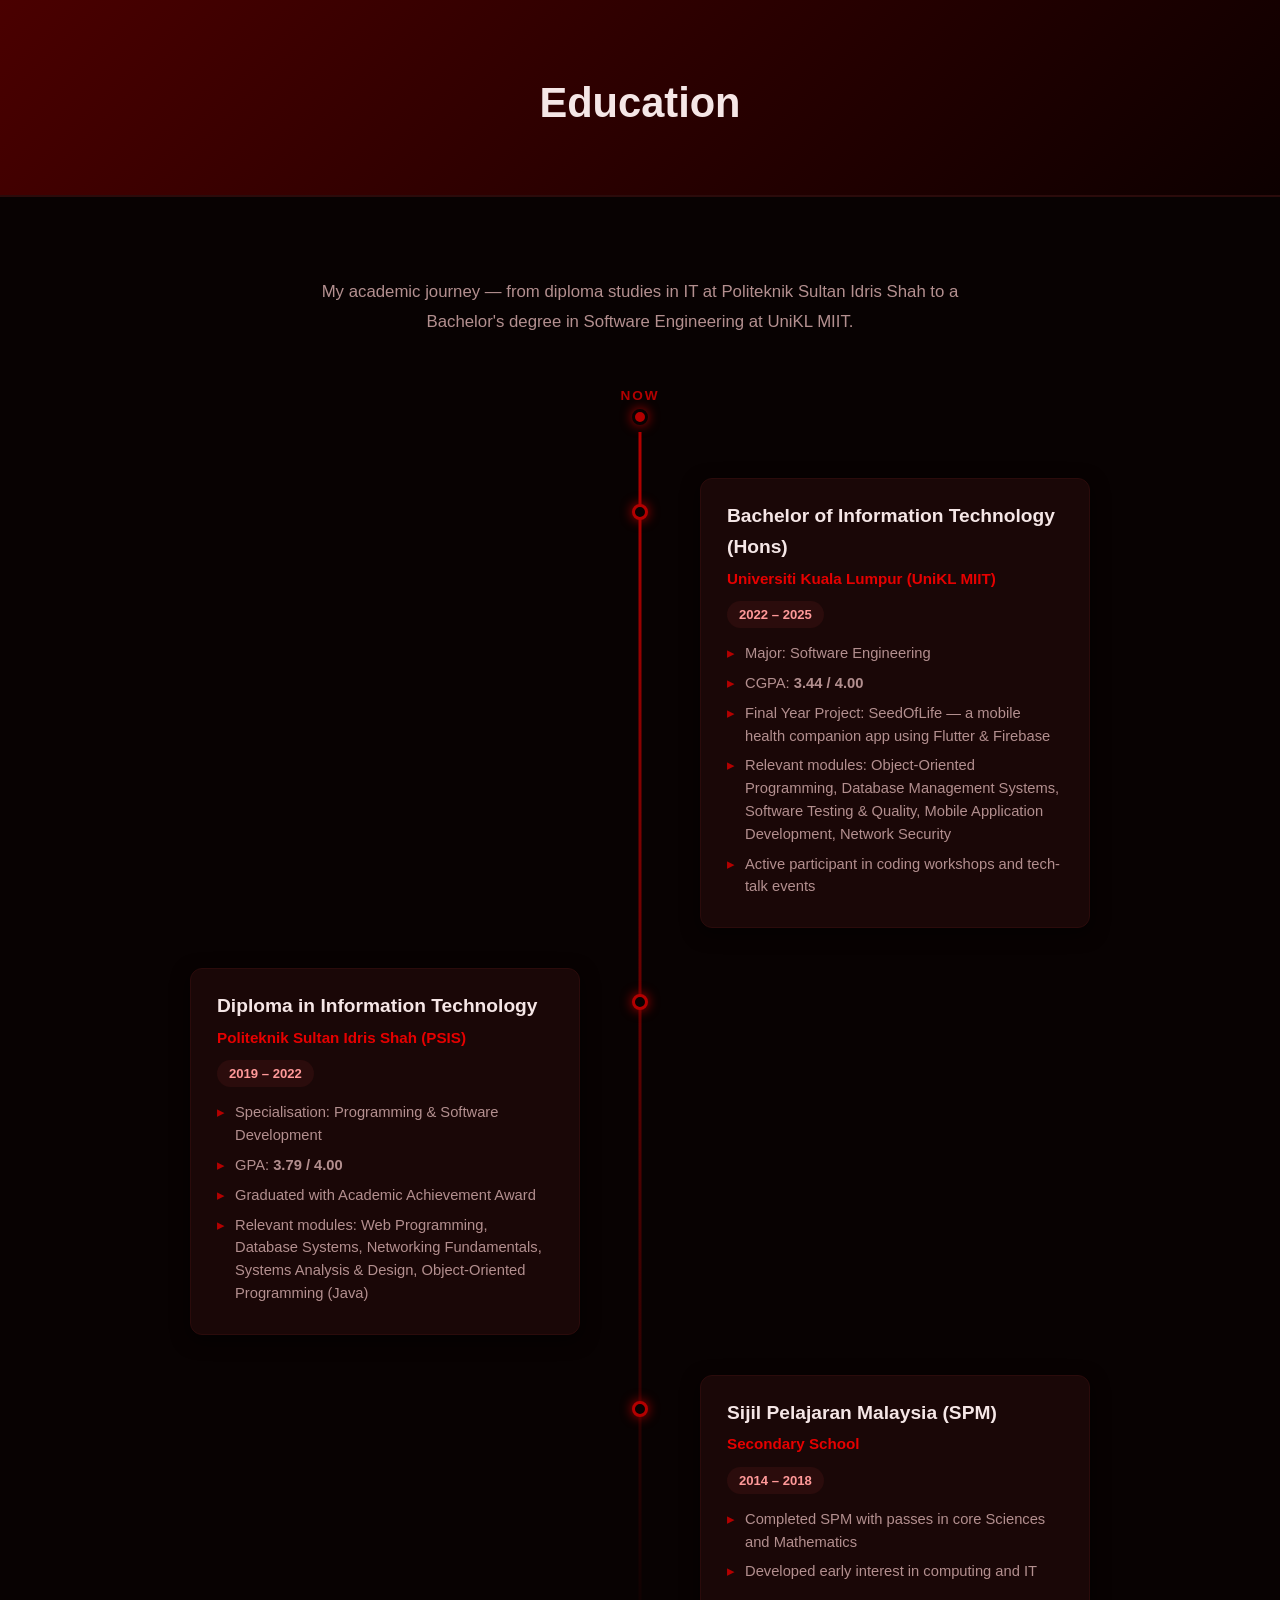
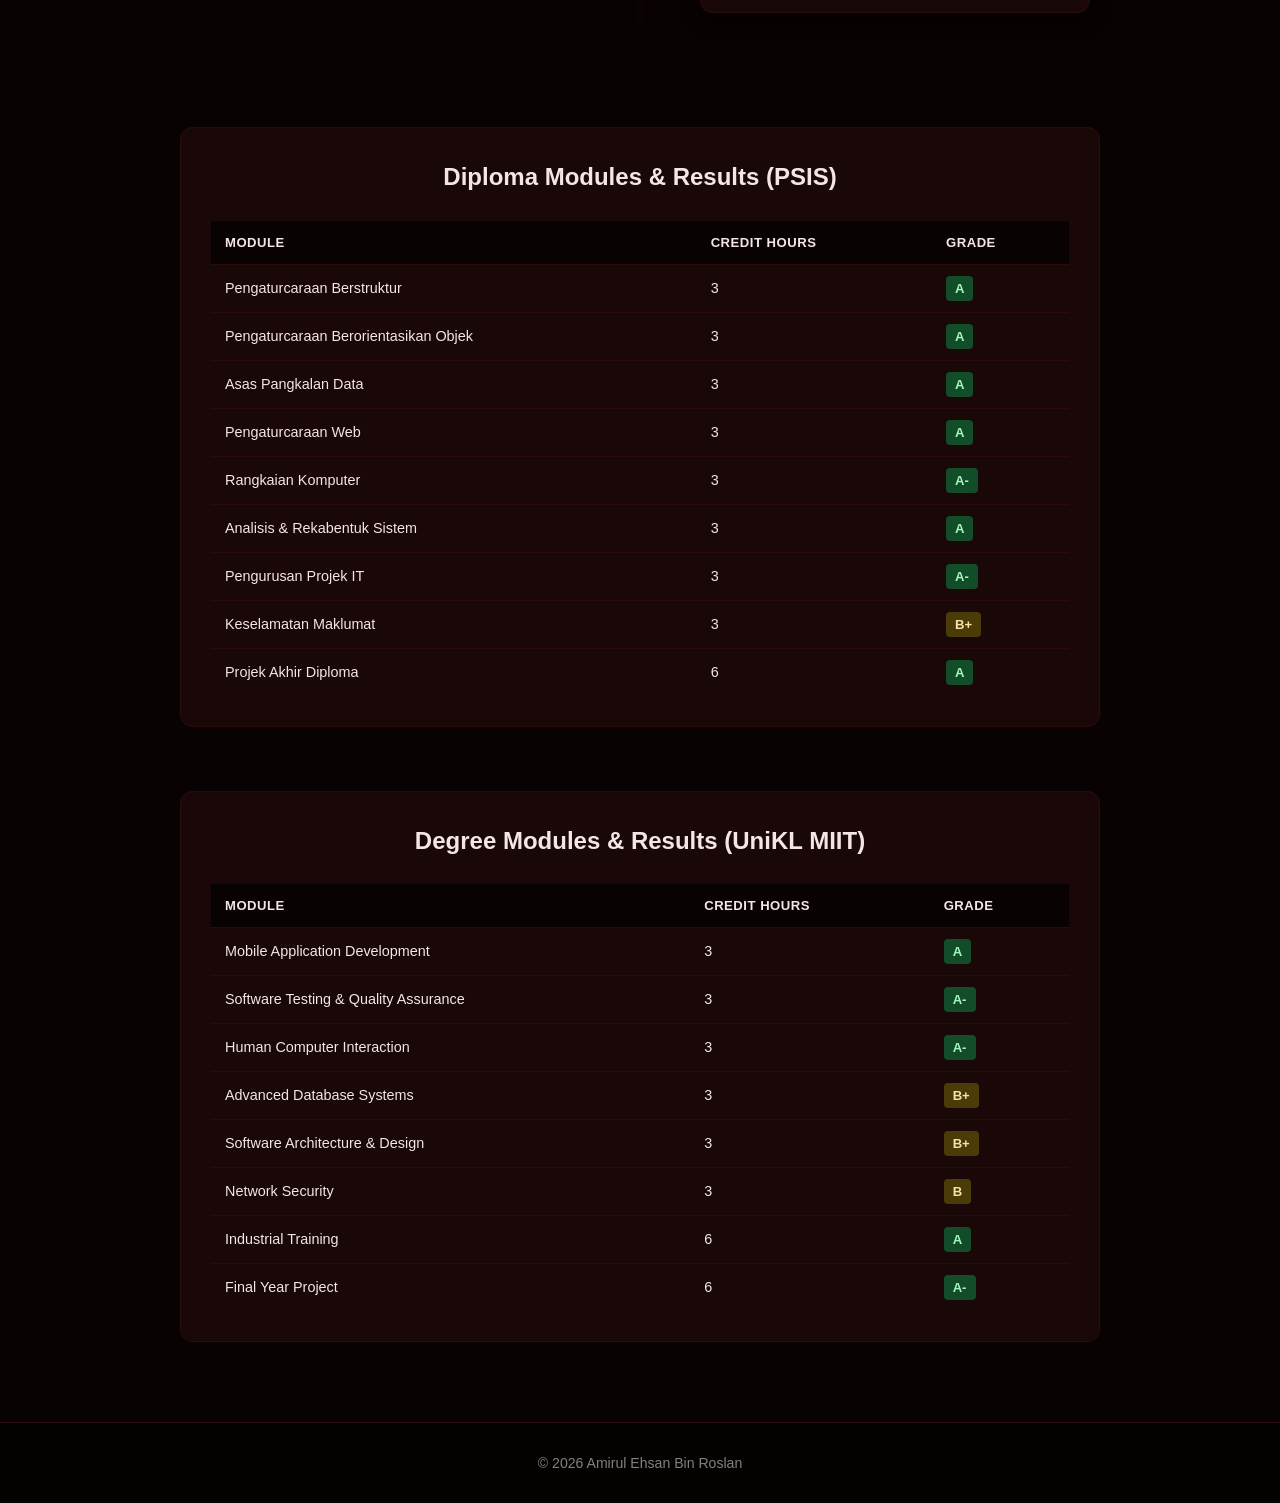
==== commit 8094dc6f: "Update school.html" ====
--- a/school.html
+++ b/school.html
@@ -63,7 +63,6 @@
                                 <li>Graduated with Academic Achievement Award</li>
                                 <li>Relevant modules: Web Programming, Database Systems, Networking Fundamentals,
                                     Systems Analysis &amp; Design, Object-Oriented Programming (Java)</li>
-                                <li>Served as Lab Assistant and Peer Mentor</li>
                             </ul>
                         </div>
                     </div>
@@ -217,4 +216,4 @@
     <script src="js/script.js"></script>
 </body>
 
-</html>+</html>
--- a/css/style.css
+++ b/css/style.css
@@ -1856,7 +1856,7 @@
     position: fixed;
     top: 0;
     bottom: 0;
-    width: 150px;
+    width: 95px;
     display: flex;
     align-items: center;
     justify-content: center;
@@ -1867,7 +1867,7 @@
 }
 
 .side-visualizer.active {
-    opacity: 1;
+    opacity: 0.5;
 }
 
 .side-visualizer-left {
@@ -2159,7 +2159,7 @@
     font-family: var(--font);
     pointer-events: none;
     z-index: 0;
-    opacity: 0.09;
+    opacity: 0.3;
     display: flex;
     flex-direction: column;
     justify-content: center;
@@ -2393,4 +2393,51 @@
 
 :root.light-mode .timeline-item::after {
     background: var(--bg-primary);
+}
+
+/* ── Hero Background Image ─────────────────────────────────── */
+.hero {
+    /* Keep your existing styles */
+    position: relative;
+    overflow: hidden;
+}
+
+/* Add background image with overlay */
+.hero-background {
+    position: absolute;
+    top: 0;
+    left: 0;
+    width: 100%;
+    height: 100%;
+    z-index: 0;
+    background-image: url('../images/hero-bg.png');
+    /* Change to your image path */
+    background-size: cover;
+    background-position: center;
+    background-repeat: no-repeat;
+    opacity: 0.3;
+    /* Adjust opacity for readability */
+    transform: translateY(0);
+    transition: transform 0.1s ease-out;
+}
+
+/* Dark overlay for better text visibility */
+.hero-background::after {
+    content: '';
+    position: absolute;
+    top: 0;
+    left: 0;
+    width: 100%;
+    height: 100%;
+    background: linear-gradient(135deg,
+            rgba(8, 2, 2, 0.7) 0%,
+            rgba(8, 2, 2, 0.3) 50%,
+            rgba(8, 2, 2, 0.7) 100%);
+    z-index: 1;
+}
+
+
+/* Light mode adjustments */
+:root.light-mode .hero-background::after {
+    background: rgba(255, 255, 255, 0.3);
 }
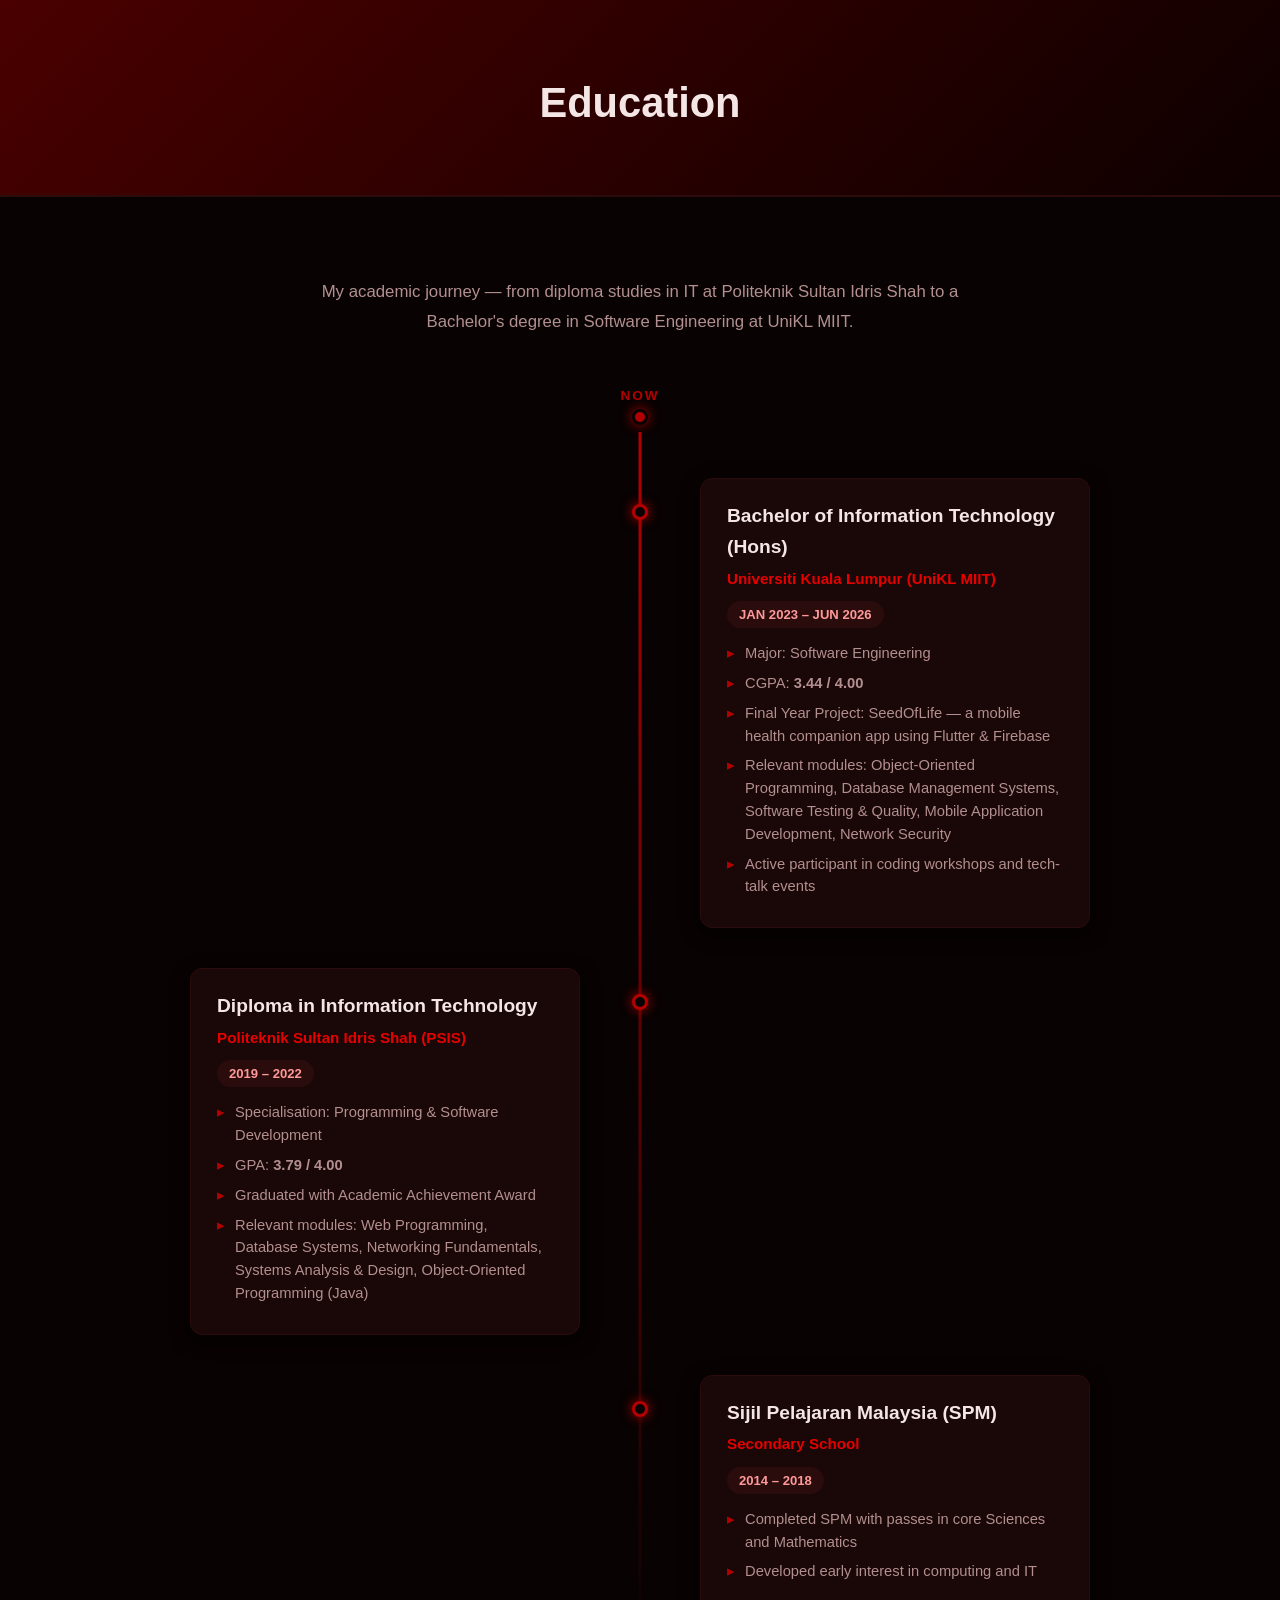
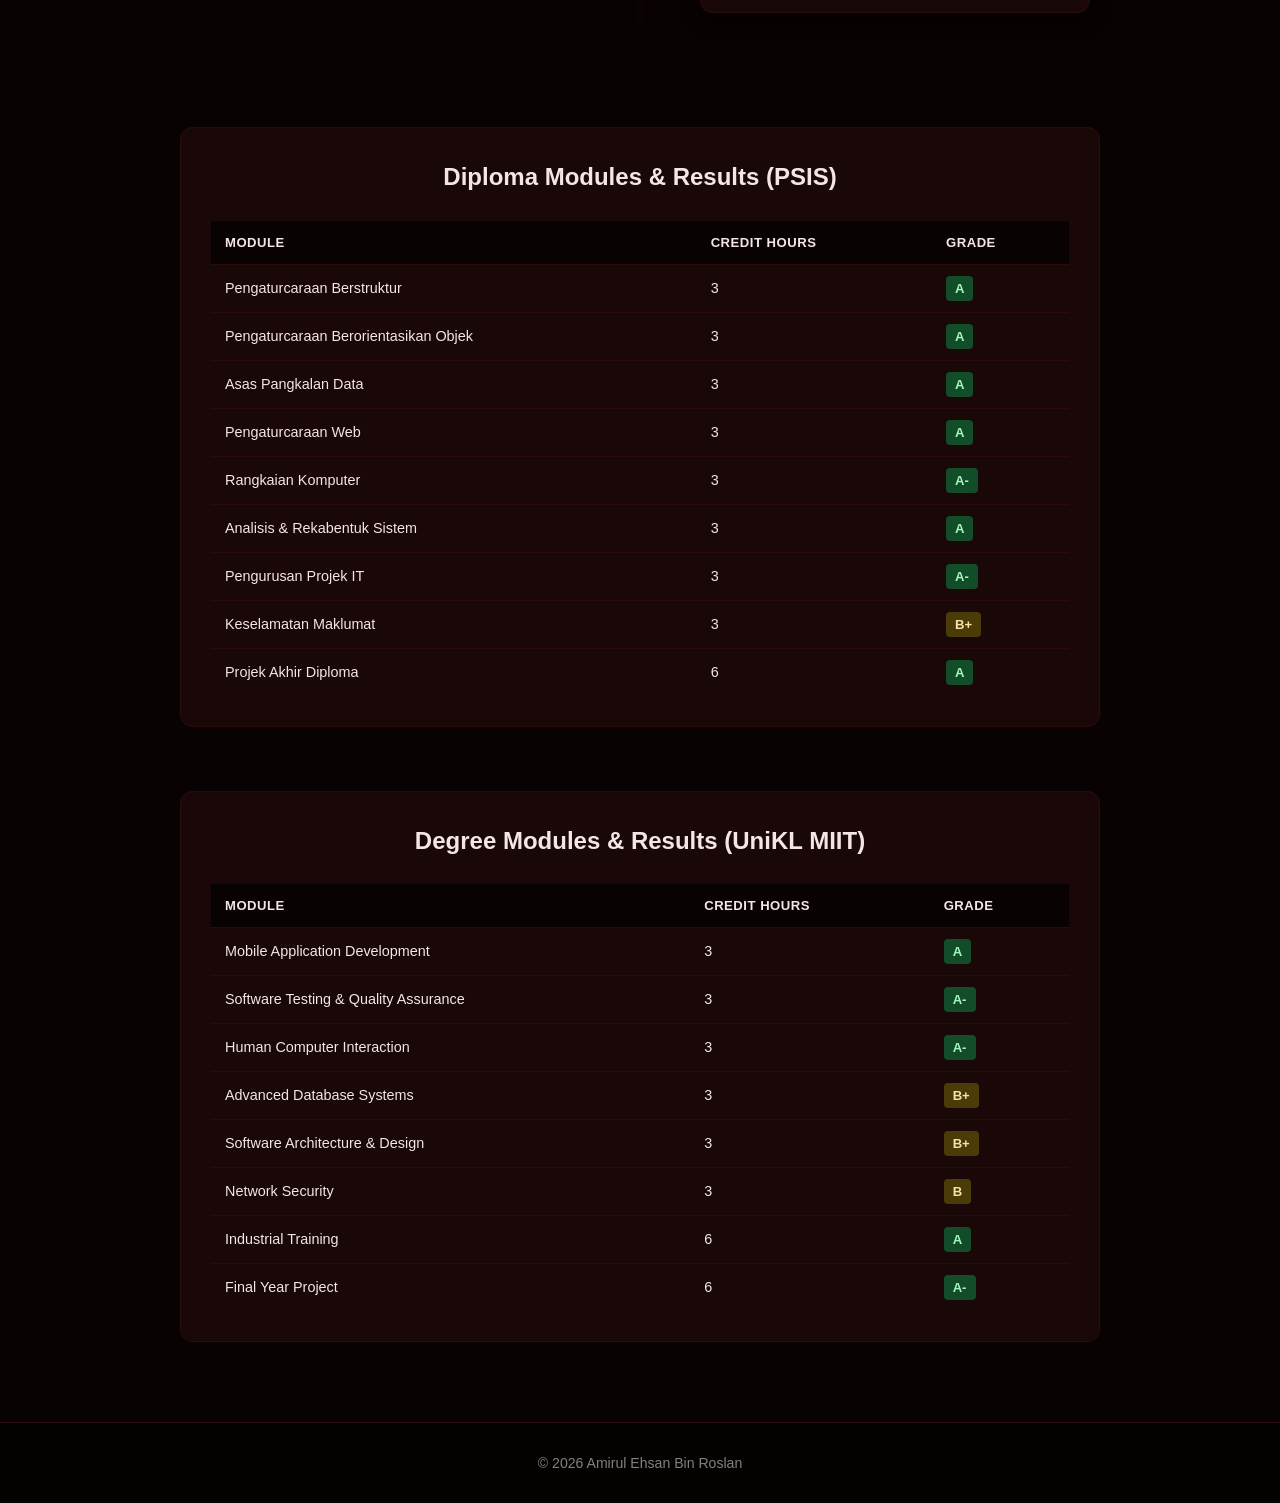
==== commit b5ab712e: "Update school.html" ====
--- a/school.html
+++ b/school.html
@@ -38,7 +38,7 @@
                         <div class="timeline-content">
                             <h3>Bachelor of Information Technology (Hons)</h3>
                             <div class="timeline-institution">Universiti Kuala Lumpur (UniKL MIIT)</div>
-                            <div class="timeline-date">2022 – 2025</div>
+                            <div class="timeline-date">JAN 2023 – JUN 2026</div>
                             <ul>
                                 <li>Major: Software Engineering</li>
                                 <li>CGPA: <strong>3.44 / 4.00</strong></li>
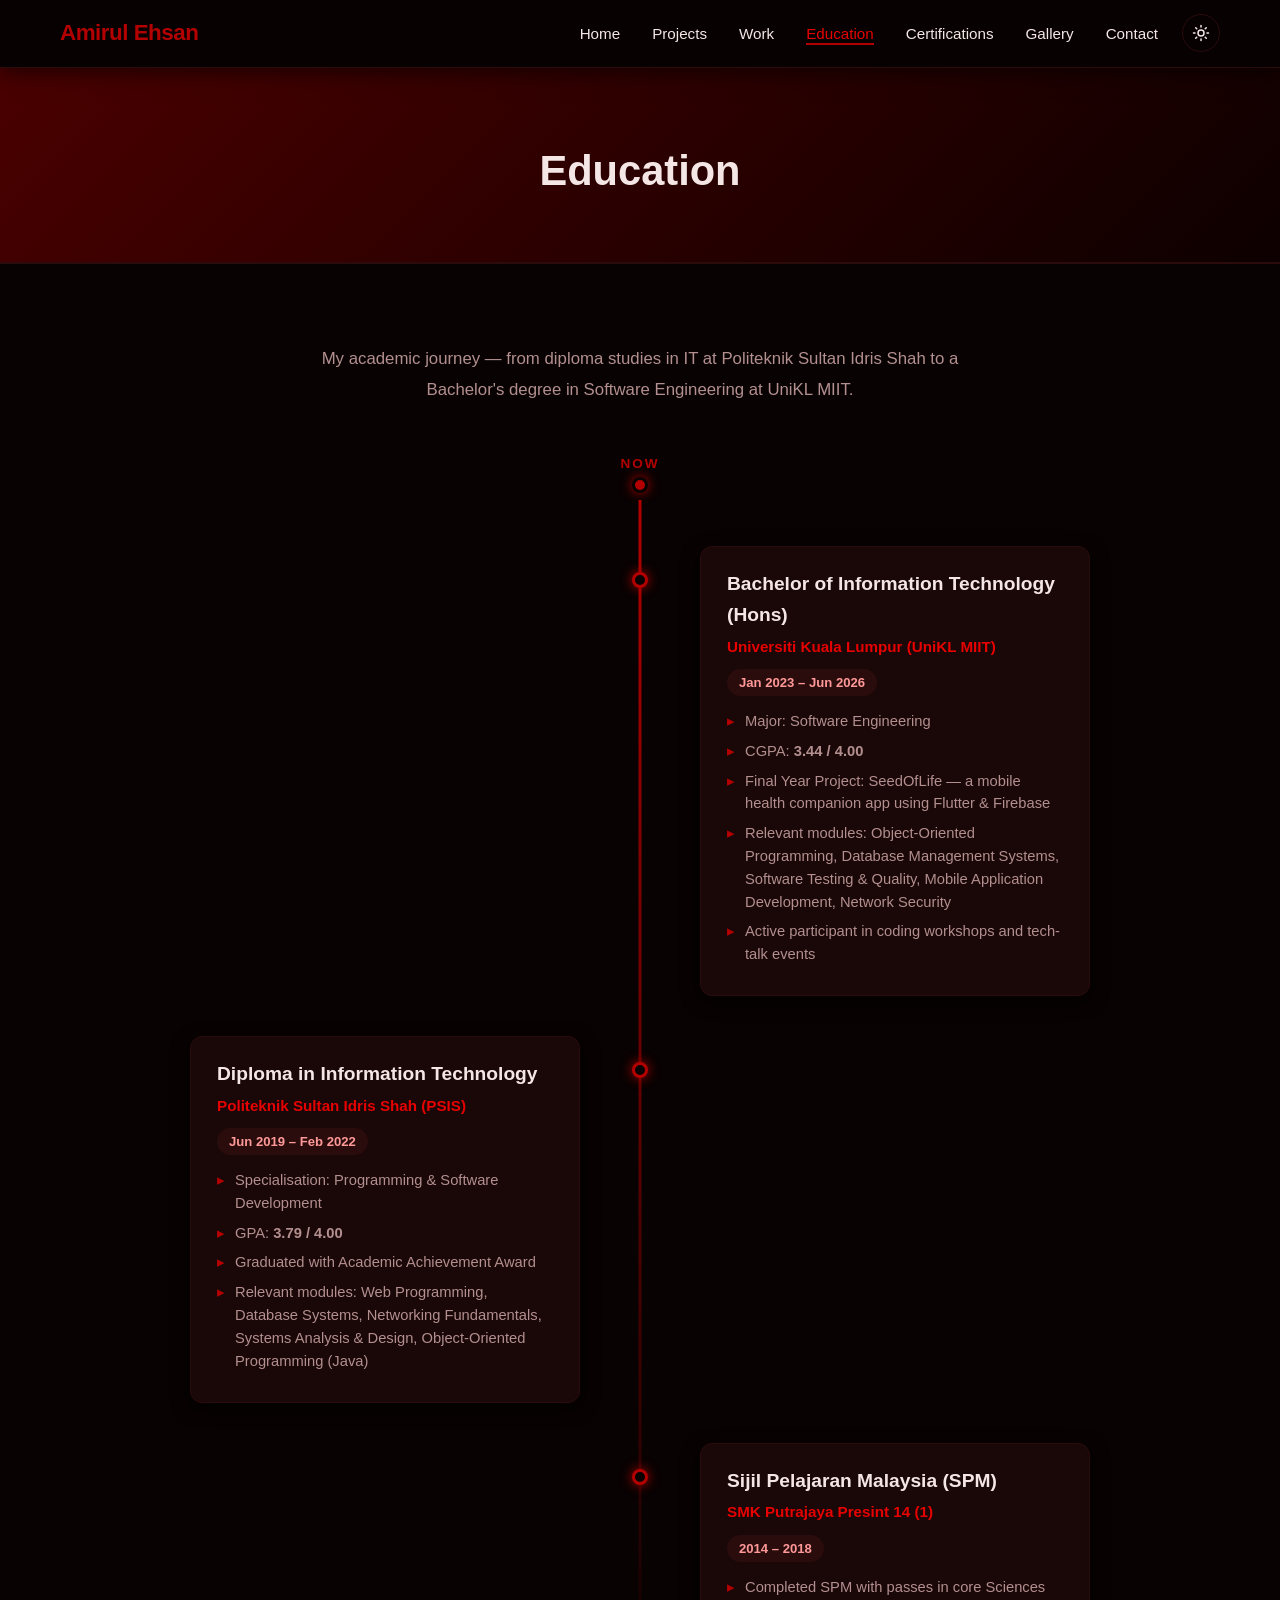
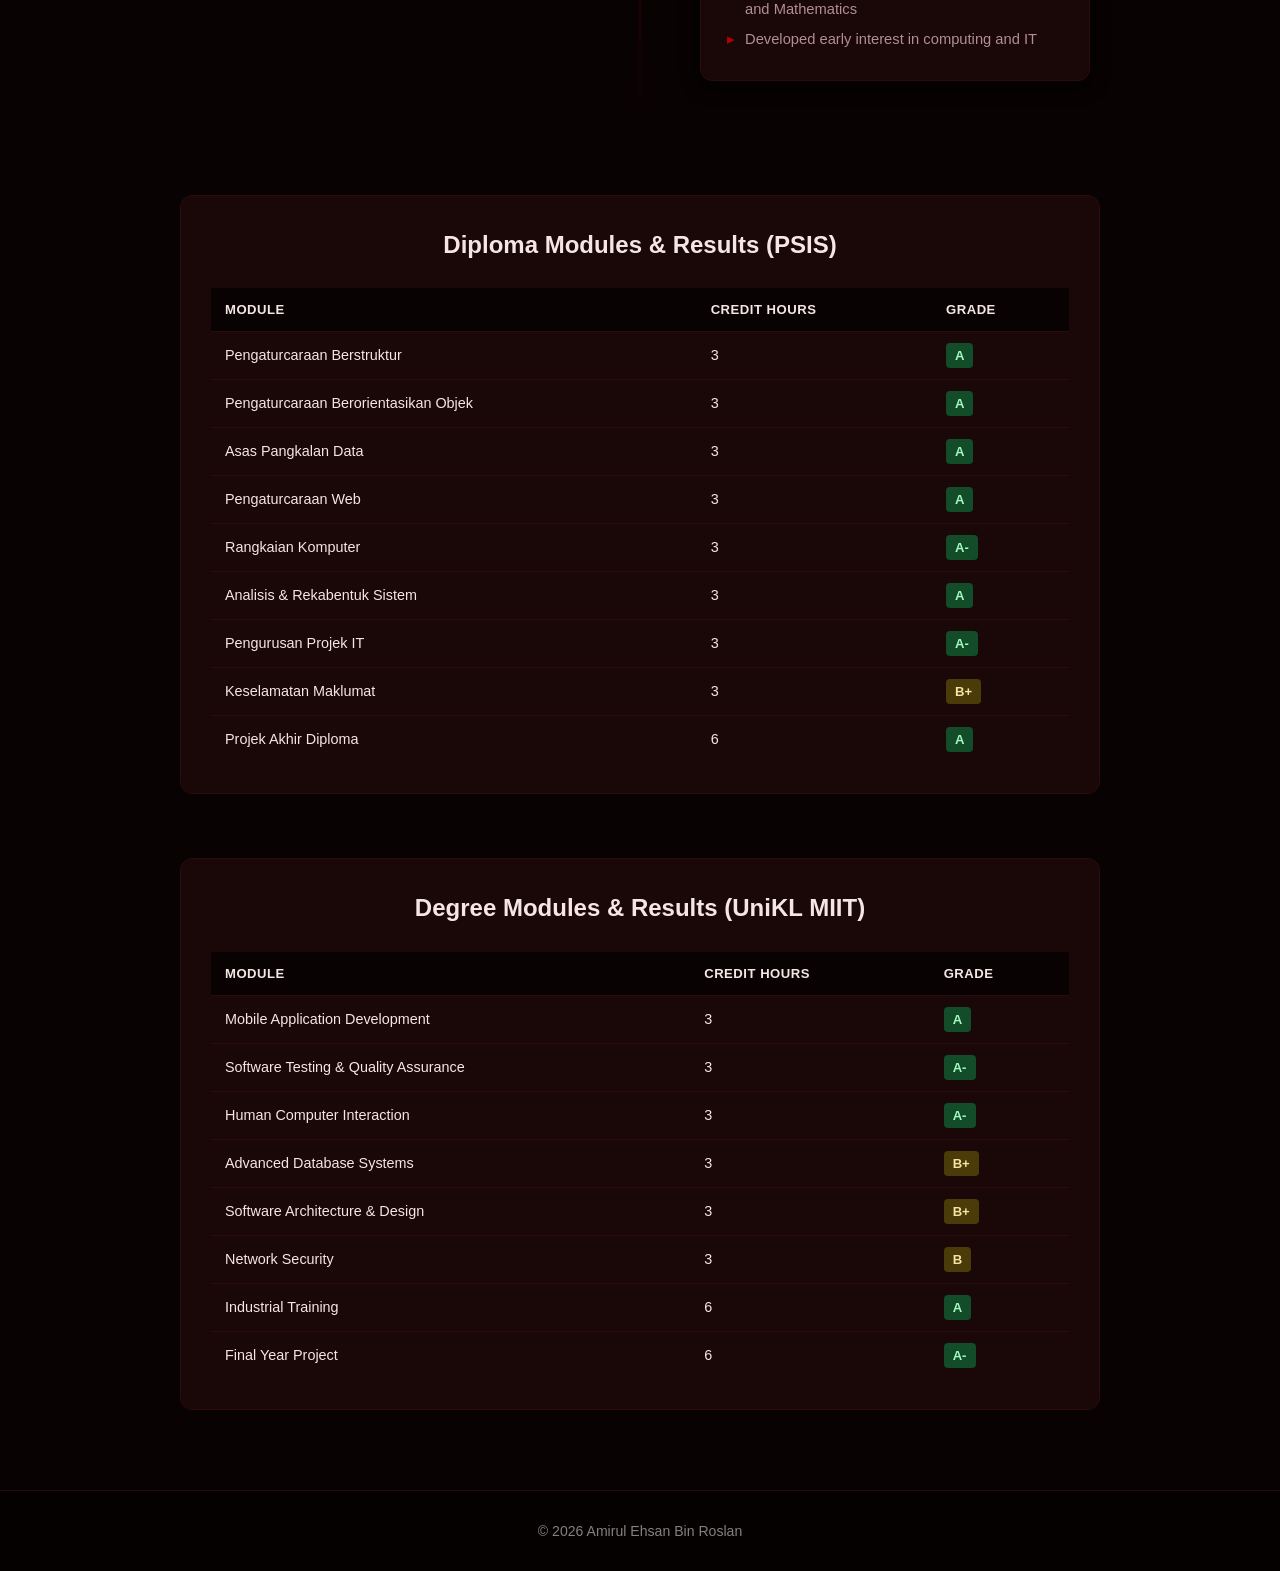
==== commit 4a3860b2: "Update school.html" ====
--- a/school.html
+++ b/school.html
@@ -7,6 +7,7 @@
     <meta name="description"
         content="Education history of Amirul Ehsan Bin Roslan – UniKL MIIT Bachelor's degree and PSIS Diploma in IT.">
     <title>Education | Amirul Ehsan</title>
+    <link rel="icon" type="image/png" href="images/logo.png">
     <link rel="stylesheet" href="css/style.css">
 </head>
 
@@ -38,7 +39,7 @@
                         <div class="timeline-content">
                             <h3>Bachelor of Information Technology (Hons)</h3>
                             <div class="timeline-institution">Universiti Kuala Lumpur (UniKL MIIT)</div>
-                            <div class="timeline-date">JAN 2023 – JUN 2026</div>
+                            <div class="timeline-date">Jan 2023 – Jun 2026</div>
                             <ul>
                                 <li>Major: Software Engineering</li>
                                 <li>CGPA: <strong>3.44 / 4.00</strong></li>
@@ -56,7 +57,7 @@
                         <div class="timeline-content">
                             <h3>Diploma in Information Technology</h3>
                             <div class="timeline-institution">Politeknik Sultan Idris Shah (PSIS)</div>
-                            <div class="timeline-date">2019 – 2022</div>
+                            <div class="timeline-date">Jun 2019 – Feb 2022</div>
                             <ul>
                                 <li>Specialisation: Programming &amp; Software Development</li>
                                 <li>GPA: <strong>3.79 / 4.00</strong></li>
@@ -71,7 +72,7 @@
                     <div class="timeline-item right">
                         <div class="timeline-content">
                             <h3>Sijil Pelajaran Malaysia (SPM)</h3>
-                            <div class="timeline-institution">Secondary School</div>
+                            <div class="timeline-institution">SMK Putrajaya Presint 14 (1)</div>
                             <div class="timeline-date">2014 – 2018</div>
                             <ul>
                                 <li>Completed SPM with passes in core Sciences and Mathematics</li>
--- a/css/style.css
+++ b/css/style.css
@@ -121,7 +121,7 @@
     display: flex;
     justify-content: space-between;
     align-items: center;
-    padding: 0.9rem 0;
+    padding: 0.9rem 20px;
 }
 
 .logo {
@@ -469,8 +469,10 @@
 .scroll-indicator {
     position: absolute;
     bottom: 30px;
-    left: 50%;
-    transform: translateX(-50%);
+    left: 0;
+    right: 0;
+    margin: 0 auto;
+    width: max-content;
     display: flex;
     flex-direction: column;
     align-items: center;
@@ -692,6 +694,84 @@
     color: var(--accent-hover);
 }
 
+/* ── Tools & Technologies Section ────────────────────────────── */
+.tools-section {
+    padding: 90px 0;
+    background-color: var(--bg-secondary);
+    border-top: 1px solid var(--border);
+    position: relative;
+    z-index: 10;
+}
+
+.tools-section h2 {
+    font-size: clamp(1.8rem, 4vw, 2.6rem);
+    margin-bottom: 2.5rem;
+    text-align: center;
+    color: var(--text-primary);
+    font-weight: 800;
+}
+
+.tools-grid {
+    display: grid;
+    grid-template-columns: repeat(auto-fill, minmax(200px, 1fr));
+    gap: 1.2rem;
+    margin-top: 1.5rem;
+}
+
+.tool-card {
+    display: flex;
+    align-items: center;
+    gap: 14px;
+    padding: 12px 18px;
+    background: var(--bg-card);
+    border: 1px solid var(--border);
+    border-radius: var(--radius);
+    transition: transform var(--transition), box-shadow var(--transition), border-color var(--transition);
+    animation: fadeInUp 0.5s ease both;
+}
+
+.tool-card:hover {
+    transform: translateY(-3px);
+    border-color: var(--accent);
+    box-shadow: 0 8px 20px rgba(var(--accent-rgb), 0.25);
+}
+
+.tool-icon-wrapper {
+    width: 32px;
+    height: 32px;
+    display: flex;
+    align-items: center;
+    justify-content: center;
+    flex-shrink: 0;
+}
+
+.tool-icon-wrapper img,
+.tool-icon-wrapper svg {
+    width: 100%;
+    height: 100%;
+    object-fit: contain;
+}
+
+.tool-name {
+    font-size: 0.95rem;
+    font-weight: 600;
+    color: var(--text-primary);
+}
+
+/* Invert dark-colored brand SVGs in dark mode for high visibility */
+.tool-card img[src*="github"],
+.tool-card img[src*="linux"],
+.tool-card img[src*="blackbox"] {
+    filter: invert(1) brightness(2.5);
+}
+
+/* Revert inversion in light mode */
+:root.light-mode .tool-card img[src*="github"],
+:root.light-mode .tool-card img[src*="linux"],
+:root.light-mode .tool-card img[src*="blackbox"] {
+    filter: none;
+}
+
 /* ── Contact Section ─────────────────────────────────────────── */
 .contact {
     padding: 90px 0;
@@ -725,6 +805,7 @@
 }
 
 .contact-form {
+    position: relative;
     display: flex;
     flex-direction: column;
     gap: 1rem;
@@ -794,25 +875,51 @@
 }
 
 .form-alert {
-    padding: 14px 18px;
     border-radius: 8px;
-    margin-bottom: 20px;
     font-weight: 500;
     display: none;
-    animation: fadeInUp 0.4s ease;
     line-height: 1.5;
 }
 
 .form-alert.success {
-    background: #1b4d24;
+    position: absolute;
+    inset: 0;
+    background: rgba(27, 77, 36, 0.95);
     color: #d1e7dd;
-    border: 1px solid #14401c;
+    border: 1.5px solid #14401c;
+    z-index: 10;
+    display: flex;
+    align-items: center;
+    justify-content: center;
+    text-align: center;
+    font-size: 1.1rem;
+    font-weight: 600;
+    padding: 24px;
+    backdrop-filter: blur(8px);
+    -webkit-backdrop-filter: blur(8px);
+    animation: fadeInOverlay 0.3s ease;
 }
 
 .form-alert.error {
     background: #58151c;
     color: #f8d7da;
     border: 1px solid #410f13;
+    padding: 14px 18px;
+    margin-top: 15px;
+    display: block;
+    animation: fadeInUp 0.4s ease;
+}
+
+@keyframes fadeInOverlay {
+    from {
+        opacity: 0;
+        transform: scale(0.96);
+    }
+
+    to {
+        opacity: 1;
+        transform: scale(1);
+    }
 }
 
 /* ── Footer ──────────────────────────────────────────────────── */
@@ -1090,8 +1197,8 @@
     transition: transform var(--transition), box-shadow var(--transition), border-color var(--transition);
     display: inline-block;
     width: 100%;
+    margin-bottom: 1.5rem;
     break-inside: avoid;
-    margin-bottom: 1.5rem;
 }
 
 .gallery-card:hover {
@@ -1159,6 +1266,30 @@
     color: white;
 }
 
+/* Stacked-pages badge for grouped (multi-image) gallery cards */
+.gallery-group-badge {
+    position: absolute;
+    top: 12px;
+    left: 12px;
+    display: flex;
+    align-items: center;
+    gap: 5px;
+    background: rgba(0, 0, 0, 0.65);
+    color: #fff;
+    padding: 4px 10px;
+    border-radius: 14px;
+    font-size: 0.78rem;
+    font-weight: 700;
+    z-index: 2;
+    backdrop-filter: blur(4px);
+    -webkit-backdrop-filter: blur(4px);
+}
+
+.gallery-group-badge svg {
+    width: 13px;
+    height: 13px;
+}
+
 /* ── Lightbox ─────────────────────────────────────────────────── */
 .lightbox-modal {
     display: none;
@@ -1195,11 +1326,39 @@
     box-shadow: 0 0 50px rgba(var(--accent-rgb), 0.25);
 }
 
+.youtube-container {
+    display: none;
+    width: min(90vw, 960px);
+    aspect-ratio: 16 / 9;
+    border-radius: 10px;
+    overflow: hidden;
+    box-shadow: 0 0 50px rgba(var(--accent-rgb), 0.25);
+    background: #000;
+}
+
+.youtube-container iframe {
+    width: 100%;
+    height: 100%;
+    border: none;
+    display: block;
+}
+
 .lightbox-title {
     color: rgba(255, 255, 255, 0.85);
     font-size: 1rem;
     font-weight: 600;
     text-align: center;
+}
+
+.lightbox-counter {
+    display: none;
+    background: rgba(179, 0, 0, 0.85);
+    color: #fff;
+    font-size: 0.85rem;
+    font-weight: 700;
+    padding: 4px 16px;
+    border-radius: 20px;
+    letter-spacing: 0.5px;
 }
 
 .lightbox-close {
@@ -1950,6 +2109,43 @@
     object-fit: cover;
 }
 
+/* ── Timeline Mobile/Tablet Mode Center Layout ────────────────── */
+@media (max-width: 1024px) {
+    .timeline::before {
+        left: 50% !important;
+        transform: translateX(-50%) !important;
+    }
+
+    .timeline-item {
+        width: 100% !important;
+        left: 0 !important;
+        padding-left: 20px !important;
+        padding-right: 20px !important;
+        padding-top: 30px !important;
+        padding-bottom: 10px !important;
+        text-align: left !important;
+    }
+
+    .timeline-item::after {
+        left: 50% !important;
+        right: auto !important;
+        transform: translateX(-50%) !important;
+        top: 8px !important;
+        bottom: auto !important;
+    }
+
+    .bg-time {
+
+        font-size: clamp(3rem, 14vw, 8rem) !important;
+    }
+
+    .bg-date,
+    .bg-location {
+        font-size: clamp(0.75rem, 2.5vw, 1.25rem) !important;
+        letter-spacing: 4px !important;
+    }
+}
+
 /* ── Mobile Burger Menu ──────────────────────────────────────── */
 @media (max-width: 768px) {
     .burger-menu {
@@ -2019,48 +2215,7 @@
         gap: 2rem;
     }
 
-    .timeline-now {
-        text-align: left;
-        margin-left: 24px;
-        transform: translateX(-8px);
-        margin-bottom: 1.2rem;
-    }
-
-    .now-label {
-        display: inline-block;
-        margin-left: 10px;
-        margin-top: 0;
-        vertical-align: middle;
-    }
-
-    .now-dot {
-        display: inline-block;
-        vertical-align: middle;
-    }
-
-    .timeline::before {
-        left: 24px;
-        top: -16px;
-    }
-
-    .timeline::after {
-        left: 24px;
-        top: -10px;
-        transform: translateX(-50%);
-    }
-
-    .timeline-item {
-        width: 100%;
-        left: 0 !important;
-        padding-left: 60px !important;
-        padding-right: 0 !important;
-        text-align: left !important;
-    }
-
-    .timeline-item::after {
-        left: 16px !important;
-        right: auto !important;
-    }
+
 
     .projects-grid {
         grid-template-columns: 1fr;
@@ -2069,7 +2224,10 @@
     .gallery-grid {
         column-count: 2;
         column-gap: 1rem;
-        display: block;
+    }
+
+    .gallery-card {
+        margin-bottom: 1rem;
     }
 
     .certifications-grid {
@@ -2140,7 +2298,7 @@
     }
 
     .gallery-grid {
-        column-count: 2;
+        column-count: 3;
     }
 }
 
@@ -2168,7 +2326,7 @@
 }
 
 .bg-time {
-    font-size: clamp(10rem, 20vw, 20rem);
+    font-size: clamp(10rem, 10vw, 20rem);
     font-weight: 900;
     line-height: 0.8;
     letter-spacing: -2px;
@@ -2194,14 +2352,17 @@
 .gallery-video-preview {
     position: relative;
     width: 100%;
+    aspect-ratio: 16 / 9;
     overflow: hidden;
     display: block;
     background: #000;
 }
 
-.gallery-video-preview video {
+.gallery-video-preview video,
+.gallery-video-preview img {
     width: 100%;
-    height: auto;
+    height: 100%;
+    object-fit: cover;
     display: block;
     transition: transform 0.4s ease;
 }
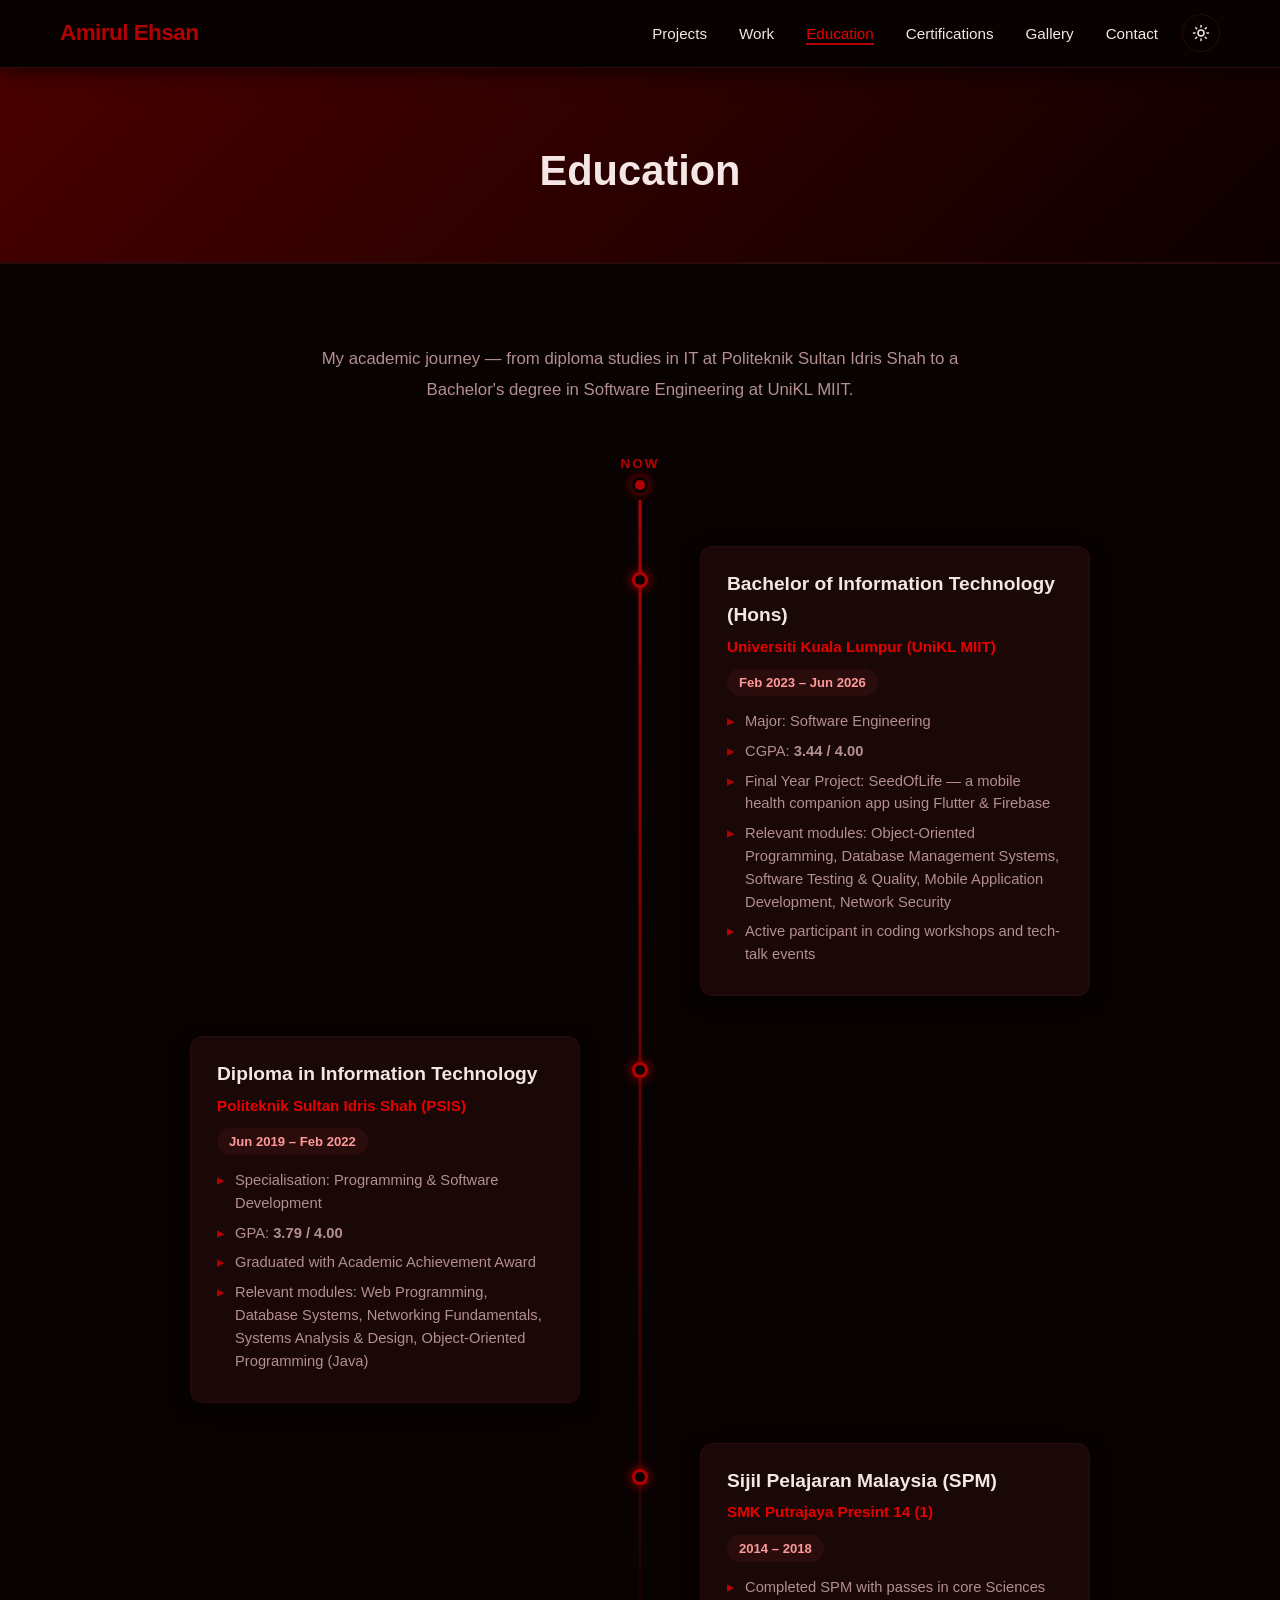
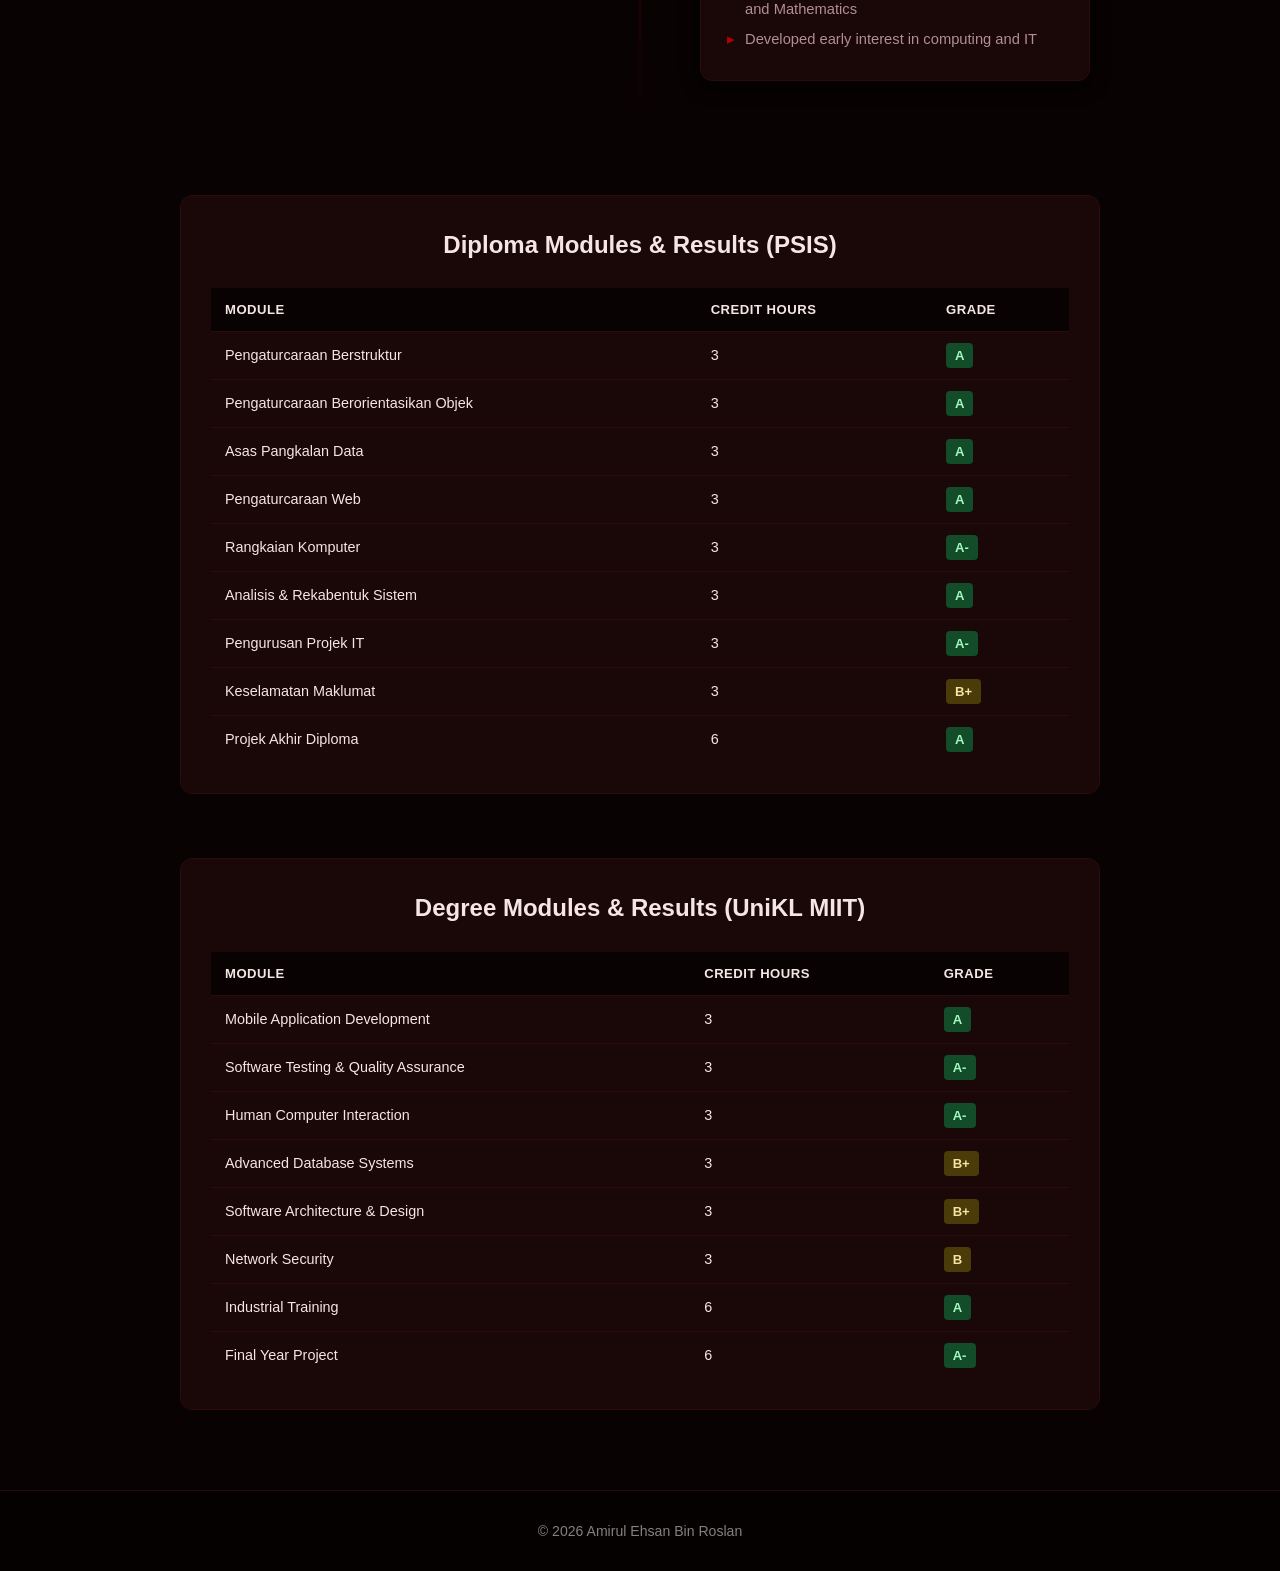
==== commit dcfc81e6: "Update school.html" ====
--- a/school.html
+++ b/school.html
@@ -39,7 +39,7 @@
                         <div class="timeline-content">
                             <h3>Bachelor of Information Technology (Hons)</h3>
                             <div class="timeline-institution">Universiti Kuala Lumpur (UniKL MIIT)</div>
-                            <div class="timeline-date">Jan 2023 – Jun 2026</div>
+                            <div class="timeline-date">Feb 2023 – Jun 2026</div>
                             <ul>
                                 <li>Major: Software Engineering</li>
                                 <li>CGPA: <strong>3.44 / 4.00</strong></li>
